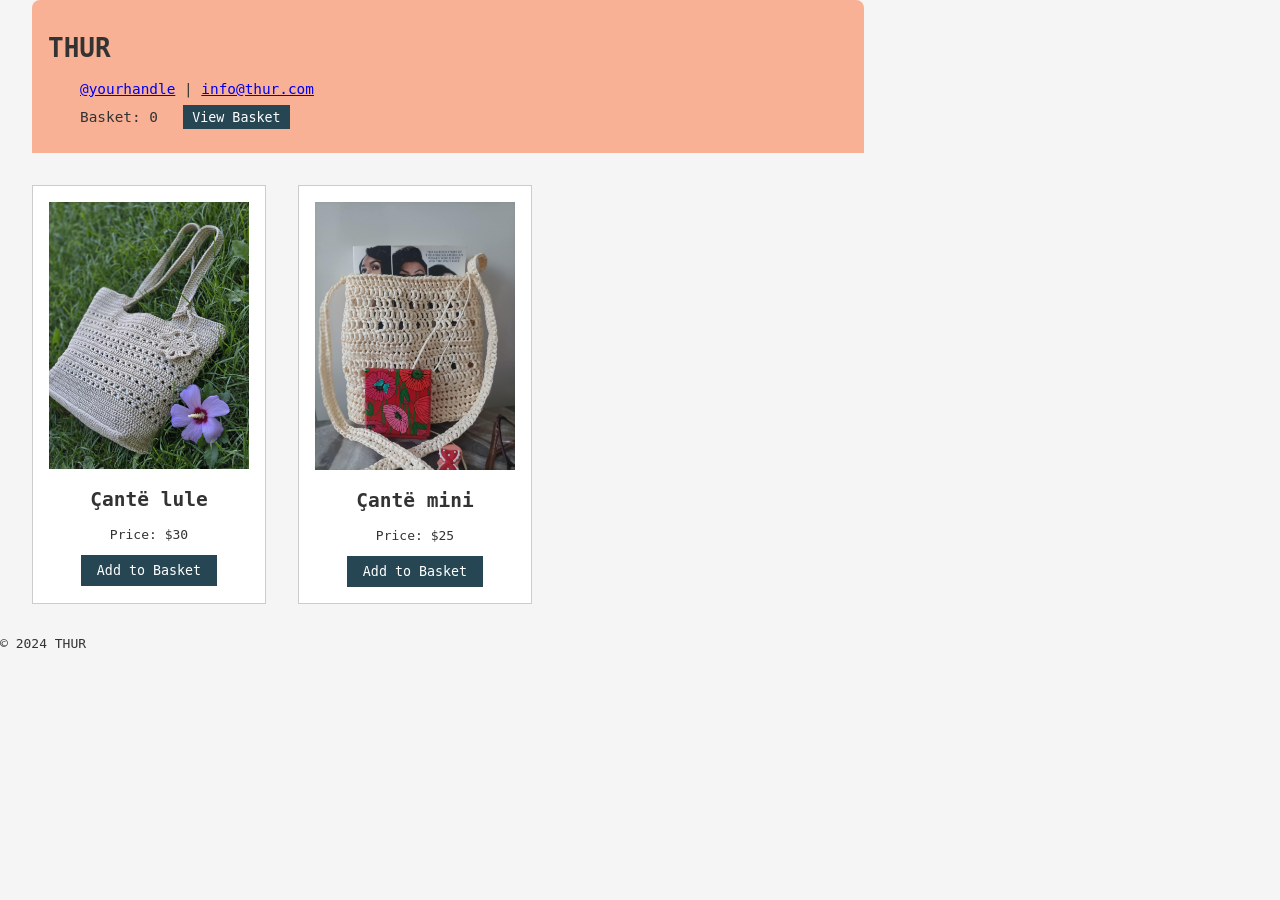
==== index.html @ cb2bf3e2 "first commit" ====
<!DOCTYPE html>
<html lang="en">
<head>
  <meta charset="UTF-8">
  <title>THUR</title>
  <link rel="stylesheet" href="css/style.css">
</head>
<body>
  <header>
    <h1>THUR</h1>
    <p class="contact">
      <a href="https://instagram.com/yourhandle" target="_blank">@yourhandle</a>
      | <a href="mailto:info@thur.com">info@thur.com</a>
    </p>
    <p class="cart-status">
      Basket: <span id="cart-count">0</span>
      <button id="view-basket" class="view-basket">View Basket</button>
    </p>
  </header>
  <main>
    <div class="product-list"></div>
  </main>
  <footer>
    <p>&copy; 2024 THUR</p>
  </footer>

  <!-- lightbox modal -->
  <div id="modal" class="modal hidden">
    <div class="modal-content">
      <span id="modal-close" class="close">&times;</span>
      <img id="modal-img" src="" alt="">
      <div class="controls">
        <button id="modal-prev">◀ Prev</button>
        <button id="modal-next">Next ▶</button>
      </div>
    </div>
  </div>

  <!-- basket modal -->
  <div id="basket-modal" class="modal hidden">
    <div class="modal-content">
      <span id="basket-close" class="close">&times;</span>
      <h2>Your Basket</h2>
      <ul id="basket-list"></ul>
      <p>Total: $<span id="basket-total">0</span></p>
      <button id="basket-send" class="send-order">Send Order</button>
    </div>
  </div>

  <script>
    const cart = [];
    const products = [
      { name: 'Çantë lule', price: 30, images: ['bag1-1.jpeg','bag1-2.jpeg','bag1-3.jpeg'] },
      { name: 'Çantë mini', price: 25, images: ['bag2-1.jpeg','bag2-2.jpeg','bag2-3.jpeg'] }
    ];
    const container = document.querySelector('.product-list');
    products.forEach((prod, pi) => {
      const card = document.createElement('div');
      card.className = 'product';
      card.innerHTML = `
        <img src="img/${prod.images[0]}" alt="${prod.name}">
        <h2>${prod.name}</h2>
        <p>Price: $${prod.price}</p>
        <button class="add-to-cart">Add to Basket</button>
      `;
      card.addEventListener('click', () => openModal(pi));
      const btn = card.querySelector('.add-to-cart');
      btn.addEventListener('click', e => {
        e.stopPropagation();
        cart.push(prod);
        document.getElementById('cart-count').textContent = cart.length;
      });
      container.appendChild(card);
    });

    const modal    = document.getElementById('modal');
    const mImg     = document.getElementById('modal-img');
    const closeBtn = document.getElementById('modal-close');
    const prevBtn  = document.getElementById('modal-prev');
    const nextBtn  = document.getElementById('modal-next');
    let currP = 0, currI = 0;

    function openModal(pi) {
      currP = pi; currI = 0;
      updateModal();
      modal.classList.remove('hidden');
    }
    function updateModal() {
      const img = products[currP].images[currI];
      mImg.src = `img/${img}`;
      mImg.alt = products[currP].name;
    }
    closeBtn.onclick = () => modal.classList.add('hidden');
    prevBtn.onclick  = () => {
      currI = (currI - 1 + products[currP].images.length) % products[currP].images.length;
      updateModal();
    };
    nextBtn.onclick  = () => {
      currI = (currI + 1) % products[currP].images.length;
      updateModal();
    };

    // basket modal logic
    const basketModal = document.getElementById('basket-modal');
    const basketList  = document.getElementById('basket-list');
    const basketTotal = document.getElementById('basket-total');
    document.getElementById('view-basket').onclick = () => {
      const summary = {};
      cart.forEach(p => summary[p.name] = (summary[p.name]||0) + 1);
      basketList.innerHTML = '';
      let total = 0;
      Object.entries(summary).forEach(([name, qty]) => {
        const prod = products.find(p => p.name === name);
        const li = document.createElement('li');
        li.textContent = `${name} x${qty} - $${prod.price * qty}`;
        basketList.appendChild(li);
        total += prod.price * qty;
      });
      basketTotal.textContent = total;
      basketModal.classList.remove('hidden');
    };
    document.getElementById('basket-close').onclick = () => basketModal.classList.add('hidden');
    document.getElementById('basket-send').onclick = () => {
      const lines = cart.map(p => `${p.name} - $${p.price}`);
      const total = basketTotal.textContent;
      const body = encodeURIComponent(lines.join('\n') + `\nTotal: $${total}`);
      window.location.href = `mailto:abcde@gmail.com?subject=Order%20from%20THUR&body=${body}`;
    };
  </script>
</body>
</html>
</body>
</html>
---- css/style.css ----
body {
  margin: 0;
  padding: 0;
  font-family: monospace;
  background-color: #f5f5f5;
  color: #333;
}
header {
  background-color: #F8B195;  /* soft blush for a refined, web-friendly feminine theme */
  color: #333;  /* dark text for contrast with pastel background */
  padding: 1rem;
  max-width: 800px;
  margin: 0 0 0 2rem;
  border-radius: 8px 8px 0 0;  /* soften top corners and blend into content */
}
.contact {
  font-size: 0.9rem;
  margin: 0.5rem 2rem;
}
.cart-status {
  font-size: 0.9rem;
  margin: 0.5rem 2rem;
}
.product-list {
  display: flex;
  gap: 2rem;
  flex-wrap: wrap;
  margin: 2rem 2rem;
}
.product {
  background: #fff;
  border: 1px solid #ccc;
  padding: 1rem;
  width: 200px;
  text-align: center;
  cursor: pointer;
}
.product img {
  max-width: 100%;
  height: auto;
}
/* lightbox/modal */
.modal {
  position: fixed;
  top: 0; left: 0;
  width: 100%; height: 100%;
  background: rgba(0,0,0,0.8);
  display: flex;
  justify-content: center;
  align-items: center;
  z-index: 1000;
}
.modal.hidden {
  display: none;
}
.modal-content {
  position: relative;
  background: #fff;
  padding: 1rem;
  border-radius: 8px;
  max-width: 90vw;
  max-height: 90vh;
  text-align: center;
}
.modal-content img {
  max-width: 80vw;
  max-height: 80vh;
}
.close {
  position: absolute;
  top: 0.5rem; right: 0.75rem;
  font-size: 1.5rem;
  cursor: pointer;
}
.controls {
  margin-top: 1rem;
}
.controls button {
  background: #F8B195;
  border: none;
  padding: 0.5rem 1rem;
  margin: 0 0.5rem;
  cursor: pointer;
  font-family: monospace;
}
.add-to-cart {
  display: block;
  background: #264653;
  color: #fff;
  border: none;
  padding: 0.5rem 1rem;
  margin: 0.5rem auto 0;
  cursor: pointer;
  font-family: monospace;
}
.add-to-cart:hover,
.view-basket:hover,
.send-order:hover {
  opacity: 0.9;
}
}
.cart-status {
  font-size: 0.9rem;
  margin: 0.5rem 2rem;
}
.add-to-cart {
  display: block;
  background: #264653;
  color: #fff;
  border: none;
  padding: 0.5rem 1rem;
  margin: 0.5rem auto 0;
  cursor: pointer;
  font-family: monospace;
}
.add-to-cart:hover {
  opacity: 0.9;
}
.view-basket {
  background: #264653;
  color: #fff;
  border: none;
  padding: 0.3rem 0.6rem;
  margin-left: 1rem;
  cursor: pointer;
  font-family: monospace;
}
.view-basket:hover {
  opacity: 0.9;
}
#basket-list {
  list-style: none;
  padding: 0;
}
#basket-list li {
  margin: 0.5rem 0;
}
.send-order {
  background: #F8B195;
  border: none;
  padding: 0.5rem 1rem;
  cursor: pointer;
  font-family: monospace;
}
.send-order:hover {
  opacity: 0.9;
}
/* Top bar */
.topbar {
  display: flex;
  justify-content: space-between;
  padding: 0.5rem 2rem;
  background: #F8B195;
  font-size: 0.9rem;
}
.topbar a {
  color: #333;
  text-decoration: none;
  margin: 0 0.5rem;
}

/* Branding & Navigation */
.branding {
  display: flex;
  justify-content: space-between;
  align-items: center;
  padding: 1rem 2rem;
}
.main-nav a {
  margin: 0 1rem;
  color: #333;
  text-decoration: none;
}

/* Hero Section */
.hero {
  position: relative;
  overflow: hidden;
}
.hero img {
  width: 100%;
  display: block;
}
.hero-text {
  position: absolute;
  top: 50%; left: 50%;
  transform: translate(-50%, -50%);
  color: #fff;
  text-align: center;
}
.hero-text h2 {
  font-size: 2rem;
  margin-bottom: 0.5rem;
}
.hero-text p {
  font-size: 1rem;
}

/* Product Grid */
.product-grid {
  display: grid;
  grid-template-columns: repeat(auto-fill, minmax(240px, 1fr));
  gap: 1.5rem;
  padding: 2rem;
}
.product-card {
  background: #fff;
  border: 1px solid #ccc;
  text-align: center;
  text-decoration: none;
  color: #333;
}
.product-card img {
  width: 100%;
  height: auto;
}
.product-card h3 {
  margin: 0.5rem 0;
  font-size: 1.1rem;
}
.product-card p {
  color: #F8B195;
  font-size: 1rem;
}

/* Contact Section */
.site-contact {
  padding: 2rem;
  background: #f5f5f5;
  text-align: center;
}
.site-contact a {
  color: #264653;
  text-decoration: none;
}

/* Footer */
.site-footer {
  text-align: center;
  padding: 1rem;
  background: #264653;
  color: #fff;
  font-size: 0.8rem;
}

/* Responsive tweaks */
@media (max-width: 600px) {
  .hero-text h2 {
    font-size: 1.5rem;
  }
  .hero-text p {
    font-size: 0.9rem;
  }
  .product-grid {
    grid-template-columns: 1fr;
  }
}
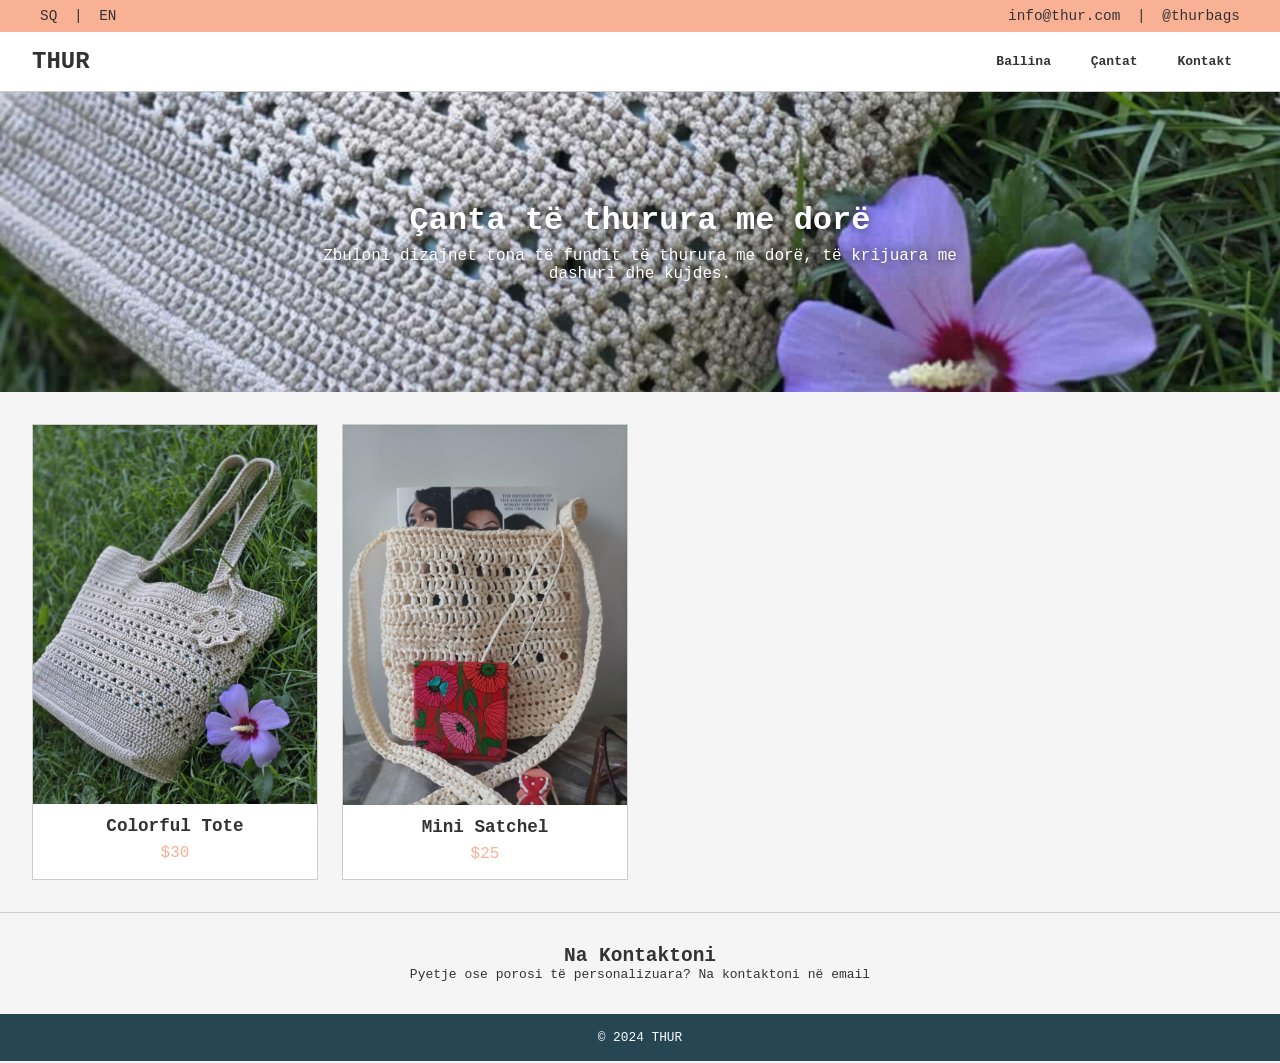
==== commit 8f3f383a: "second commit" ====
--- a/index.html
+++ b/index.html
@@ -1,133 +1,92 @@
 <!DOCTYPE html>
-<html lang="en">
+<html lang="sq">
 <head>
   <meta charset="UTF-8">
-  <title>THUR</title>
+  <title>THUR – Knitted Bags</title>
   <link rel="stylesheet" href="css/style.css">
 </head>
 <body>
-  <header>
-    <h1>THUR</h1>
-    <p class="contact">
-      <a href="https://instagram.com/yourhandle" target="_blank">@yourhandle</a>
-      | <a href="mailto:info@thur.com">info@thur.com</a>
-    </p>
-    <p class="cart-status">
-      Basket: <span id="cart-count">0</span>
-      <button id="view-basket" class="view-basket">View Basket</button>
-    </p>
+  <header class="site-header">
+    <div class="topbar">
+      <div class="lang-switch">
+        <a href="?lang=sq">SQ</a> | <a href="?lang=en">EN</a>
+      </div>
+      <div class="top-contact">
+        <a href="mailto:info@thur.com">info@thur.com</a> |
+        <a href="https://instagram.com/thurbags" target="_blank">@thurbags</a>
+      </div>
+    </div>
+    <div class="branding">
+      <h1>THUR</h1>
+      <nav class="main-nav">
+        <a href="#home" data-key="home">Ballina</a>
+        <a href="#bags" data-key="bags">Çantat</a>
+        <a href="#contact" data-key="contactNav">Kontakt</a>
+      </nav>
+    </div>
   </header>
-  <main>
-    <div class="product-list"></div>
-  </main>
-  <footer>
+
+  <section id="home" class="hero">
+    <img src="img/bag1-1.jpeg" alt="Knitted Bags Collection">
+    <div class="hero-text">
+      <h2 data-key="heroTitle">Çanta të thurura me dorë</h2>
+      <p data-key="heroText">Zbuloni dizajnet tona të fundit të thurura me dorë, të krijuara me dashuri dhe kujdes.</p>
+    </div>
+  </section>
+
+  <section id="bags" class="product-grid">
+    <a href="bag1.html" class="product-card">
+      <img src="img/bag1-1.jpeg" alt="Colorful Tote">
+      <h3>Colorful Tote</h3>
+      <p>$30</p>
+    </a>
+    <a href="bag2.html" class="product-card">
+      <img src="img/bag2-1.jpeg" alt="Mini Satchel">
+      <h3>Mini Satchel</h3>
+      <p>$25</p>
+    </a>
+    <!-- …add more product cards as needed… -->
+  </section>
+
+  <section id="contact" class="site-contact">
+    <h2 data-key="sectionContactTitle">Na Kontaktoni</h2>
+    <p data-key="sectionContactText">Pyetje ose porosi të personalizuara? Na kontaktoni në email
+      <a href="mailto:info@thur.com">info@thur.com</a> ose DM në Instagram.</p>
+  </section>
+
+  <footer class="site-footer">
     <p>&copy; 2024 THUR</p>
   </footer>
 
-  <!-- lightbox modal -->
-  <div id="modal" class="modal hidden">
-    <div class="modal-content">
-      <span id="modal-close" class="close">&times;</span>
-      <img id="modal-img" src="" alt="">
-      <div class="controls">
-        <button id="modal-prev">◀ Prev</button>
-        <button id="modal-next">Next ▶</button>
-      </div>
-    </div>
-  </div>
-
-  <!-- basket modal -->
-  <div id="basket-modal" class="modal hidden">
-    <div class="modal-content">
-      <span id="basket-close" class="close">&times;</span>
-      <h2>Your Basket</h2>
-      <ul id="basket-list"></ul>
-      <p>Total: $<span id="basket-total">0</span></p>
-      <button id="basket-send" class="send-order">Send Order</button>
-    </div>
-  </div>
-
   <script>
-    const cart = [];
-    const products = [
-      { name: 'Çantë lule', price: 30, images: ['bag1-1.jpeg','bag1-2.jpeg','bag1-3.jpeg'] },
-      { name: 'Çantë mini', price: 25, images: ['bag2-1.jpeg','bag2-2.jpeg','bag2-3.jpeg'] }
-    ];
-    const container = document.querySelector('.product-list');
-    products.forEach((prod, pi) => {
-      const card = document.createElement('div');
-      card.className = 'product';
-      card.innerHTML = `
-        <img src="img/${prod.images[0]}" alt="${prod.name}">
-        <h2>${prod.name}</h2>
-        <p>Price: $${prod.price}</p>
-        <button class="add-to-cart">Add to Basket</button>
-      `;
-      card.addEventListener('click', () => openModal(pi));
-      const btn = card.querySelector('.add-to-cart');
-      btn.addEventListener('click', e => {
-        e.stopPropagation();
-        cart.push(prod);
-        document.getElementById('cart-count').textContent = cart.length;
-      });
-      container.appendChild(card);
-    });
-
-    const modal    = document.getElementById('modal');
-    const mImg     = document.getElementById('modal-img');
-    const closeBtn = document.getElementById('modal-close');
-    const prevBtn  = document.getElementById('modal-prev');
-    const nextBtn  = document.getElementById('modal-next');
-    let currP = 0, currI = 0;
-
-    function openModal(pi) {
-      currP = pi; currI = 0;
-      updateModal();
-      modal.classList.remove('hidden');
-    }
-    function updateModal() {
-      const img = products[currP].images[currI];
-      mImg.src = `img/${img}`;
-      mImg.alt = products[currP].name;
-    }
-    closeBtn.onclick = () => modal.classList.add('hidden');
-    prevBtn.onclick  = () => {
-      currI = (currI - 1 + products[currP].images.length) % products[currP].images.length;
-      updateModal();
-    };
-    nextBtn.onclick  = () => {
-      currI = (currI + 1) % products[currP].images.length;
-      updateModal();
+    const translations = {
+      sq: {
+        home: "Ballina",
+        bags: "Çantat",
+        contactNav: "Kontakt",
+        heroTitle: "Çanta të thurura me dorë",
+        heroText: "Zbuloni dizajnet tona të fundit të thurura me dorë, të krijuara me dashuri dhe kujdes.",
+        sectionContactTitle: "Na Kontaktoni",
+        sectionContactText: "Pyetje ose porosi të personalizuara? Na kontaktoni në email"
+      },
+      en: {
+        home: "Home",
+        bags: "Bags",
+        contactNav: "Contact",
+        heroTitle: "Handmade Knitted Bags",
+        heroText: "Discover our latest handcrafted designs, made with love and care.",
+        sectionContactTitle: "Contact Us",
+        sectionContactText: "Questions or custom orders? Email us at"
+      }
     };
 
-    // basket modal logic
-    const basketModal = document.getElementById('basket-modal');
-    const basketList  = document.getElementById('basket-list');
-    const basketTotal = document.getElementById('basket-total');
-    document.getElementById('view-basket').onclick = () => {
-      const summary = {};
-      cart.forEach(p => summary[p.name] = (summary[p.name]||0) + 1);
-      basketList.innerHTML = '';
-      let total = 0;
-      Object.entries(summary).forEach(([name, qty]) => {
-        const prod = products.find(p => p.name === name);
-        const li = document.createElement('li');
-        li.textContent = `${name} x${qty} - $${prod.price * qty}`;
-        basketList.appendChild(li);
-        total += prod.price * qty;
-      });
-      basketTotal.textContent = total;
-      basketModal.classList.remove('hidden');
-    };
-    document.getElementById('basket-close').onclick = () => basketModal.classList.add('hidden');
-    document.getElementById('basket-send').onclick = () => {
-      const lines = cart.map(p => `${p.name} - $${p.price}`);
-      const total = basketTotal.textContent;
-      const body = encodeURIComponent(lines.join('\n') + `\nTotal: $${total}`);
-      window.location.href = `mailto:abcde@gmail.com?subject=Order%20from%20THUR&body=${body}`;
-    };
+    const params = new URLSearchParams(window.location.search);
+    const lang = params.get("lang") === "en" ? "en" : "sq";
+    document.documentElement.lang = lang;
+    document.querySelectorAll("[data-key]").forEach(el => {
+      const key = el.getAttribute("data-key");
+      el.innerText = translations[lang][key] || el.innerText;
+    });
   </script>
 </body>
-</html>
-</body>
-</html>
+</html>
--- a/css/style.css
+++ b/css/style.css
@@ -1,100 +1,105 @@
-body {
-  margin: 0;
-  padding: 0;
-  font-family: monospace;
-  background-color: #f5f5f5;
-  color: #333;
-}
-header {
-  background-color: #F8B195;  /* soft blush for a refined, web-friendly feminine theme */
-  color: #333;  /* dark text for contrast with pastel background */
-  padding: 1rem;
-  max-width: 800px;
-  margin: 0 0 0 2rem;
-  border-radius: 8px 8px 0 0;  /* soften top corners and blend into content */
-}
-.contact {
+/* Reset & Base */
+* { box-sizing: border-box; margin: 0; padding: 0; }
+body { font-family: monospace; background: #f5f5f5; color: #333; }
+
+/* Top Bar */
+.topbar {
+  display: flex;
+  justify-content: space-between;
+  padding: 0.5rem 2rem;
+  background: #F8B195;
   font-size: 0.9rem;
-  margin: 0.5rem 2rem;
-}
-.cart-status {
-  font-size: 0.9rem;
-  margin: 0.5rem 2rem;
-}
-.product-list {
-  display: flex;
-  gap: 2rem;
-  flex-wrap: wrap;
-  margin: 2rem 2rem;
-}
-.product {
+}
+.topbar a { color: #333; text-decoration: none; margin: 0 0.5rem; }
+
+/* Branding & Navigation */
+.branding {
+  display: flex;
+  justify-content: space-between;
+  align-items: center;
+  padding: 1rem 2rem;
+  background: #fff;
+  border-bottom: 1px solid #ccc;
+}
+.branding h1 { font-size: 1.5rem; }
+.main-nav a {
+  margin-left: 1rem;
+  color: #333;
+  text-decoration: none;
+  font-weight: bold;
+}
+
+/* Hero Section */
+.hero {
+  position: relative;
+  overflow: hidden;
+  height: 300px;           /* reduce banner height */
+}
+.hero img {
+  position: absolute;
+  top: 0; left: 0;
+  width: 100%;
+  height: 100%;
+  object-fit: cover;       /* crop to fit reduced container */
+  object-position: center 75%;   /* shift crop to 75% down for less extreme bottom focus */
+}
+.hero-text {
+  position: absolute;
+  top: 50%; left: 50%;
+  transform: translate(-50%, -50%);
+  color: #fff;
+  text-align: center;
+  text-shadow: 0 0 8px rgba(0,0,0,0.7);
+}
+.hero-text h2 { font-size: 2rem; margin-bottom: 0.5rem; }
+.hero-text p  { font-size: 1rem; }
+
+/* Product Grid */
+.product-grid {
+  display: grid;
+  grid-template-columns: repeat(auto-fill, minmax(240px, 1fr));
+  gap: 1.5rem;
+  padding: 2rem;
+}
+.product-card {
   background: #fff;
   border: 1px solid #ccc;
+  text-align: center;
+  text-decoration: none;
+  color: #333;
+  padding-bottom: 1rem;
+}
+.product-card img {
+  width: 100%;
+  height: auto;
+}
+.product-card h3 { margin: 0.5rem 0; font-size: 1.1rem; }
+.product-card p  { color: #F8B195; font-size: 1rem; }
+
+/* Contact Section */
+.site-contact {
+  padding: 2rem;
+  background: #fff;
+  text-align: center;
+  border-top: 1px solid #ccc;
+}
+.site-contact a { color: #264653; text-decoration: none; }
+
+/* Footer */
+.site-footer {
+  text-align: center;
   padding: 1rem;
-  width: 200px;
-  text-align: center;
-  cursor: pointer;
-}
-.product img {
-  max-width: 100%;
-  height: auto;
-}
-/* lightbox/modal */
-.modal {
-  position: fixed;
-  top: 0; left: 0;
-  width: 100%; height: 100%;
-  background: rgba(0,0,0,0.8);
-  display: flex;
-  justify-content: center;
-  align-items: center;
-  z-index: 1000;
-}
-.modal.hidden {
-  display: none;
-}
-.modal-content {
-  position: relative;
-  background: #fff;
-  padding: 1rem;
-  border-radius: 8px;
-  max-width: 90vw;
-  max-height: 90vh;
-  text-align: center;
-}
-.modal-content img {
-  max-width: 80vw;
-  max-height: 80vh;
-}
-.close {
-  position: absolute;
-  top: 0.5rem; right: 0.75rem;
-  font-size: 1.5rem;
-  cursor: pointer;
-}
-.controls {
-  margin-top: 1rem;
-}
-.controls button {
-  background: #F8B195;
-  border: none;
-  padding: 0.5rem 1rem;
-  margin: 0 0.5rem;
-  cursor: pointer;
-  font-family: monospace;
-}
-.add-to-cart {
-  display: block;
-  background: #264653;
-  color: #fff;
-  border: none;
-  padding: 0.5rem 1rem;
-  margin: 0.5rem auto 0;
-  cursor: pointer;
-  font-family: monospace;
-}
-.add-to-cart:hover,
-.view-basket:hover,
+  background: #264653;
+  color: #fff;
+  font-size: 0.8rem;
+}
+
+/* Responsive */
+@media (max-width: 600px) {
+  .hero-text h2 { font-size: 1.5rem; }
+  .hero-text p  { font-size: 0.9rem; }
+  .product-grid { grid-template-columns: 1fr; }
+}
 .send-order:hover {
   opacity: 0.9;
 }
@@ -176,10 +181,15 @@
 .hero {
   position: relative;
   overflow: hidden;
+  height: 300px;           /* reduce banner height */
 }
 .hero img {
-  width: 100%;
-  display: block;
+  position: absolute;
+  top: 0; left: 0;
+  width: 100%;
+  height: 100%;
+  object-fit: cover;       /* crop to fit reduced container */
+  object-position: center 77%;   /* shift crop to 75% down for less extreme bottom focus */
 }
 .hero-text {
   position: absolute;
@@ -255,3 +265,76 @@
     grid-template-columns: 1fr;
   }
 }
+
+/* Detail Page */
+.bag-detail {
+  padding: 2rem;
+}
+.bag-detail h1 {
+  margin: 0 2rem 1rem;
+}
+.bag-detail .gallery {
+  display: flex;
+  gap: 1rem;
+  flex-wrap: wrap;
+  margin: 0 2rem 1rem;
+}
+.bag-detail .gallery img {
+  flex: 1 1 calc(33% - 1rem);
+  max-width: calc(33% - 1rem);
+  height: auto;
+}
+.bag-detail p {
+  margin: 1rem 2rem;
+}
+.bag-detail a.back-link {
+  display: inline-block;
+  margin: 2rem;
+  color: #264653;
+  text-decoration: none;
+}
+
+/* Detail page two‐column layout */
+.bag-detail {
+  display: flex;
+  margin: 2rem;
+  gap: 2rem;
+}
+.bag-images {
+  flex: 1;
+  display: flex;
+  flex-direction: column;
+  gap: 1rem;
+}
+.main-image {
+  width: 100%;
+  object-fit: cover;
+  border: 1px solid #ccc;
+}
+.thumbnails {
+  display: flex;
+  gap: 0.5rem;
+}
+.thumbnails .thumb {
+  width: 60px;
+  cursor: pointer;
+  border: 1px solid #ccc;
+}
+.bag-info {
+  flex: 1;
+  font-family: monospace;
+}
+.bag-info p {
+  margin: 1rem 0;
+}
+.bag-info .add-to-cart {
+  display: inline-block;
+  background: #264653;
+  color: #fff;
+  border: none;
+  padding: 0.5rem 1rem;
+  cursor: pointer;
+}
+.bag-info .add-to-cart:hover {
+  opacity: 0.9;
+}
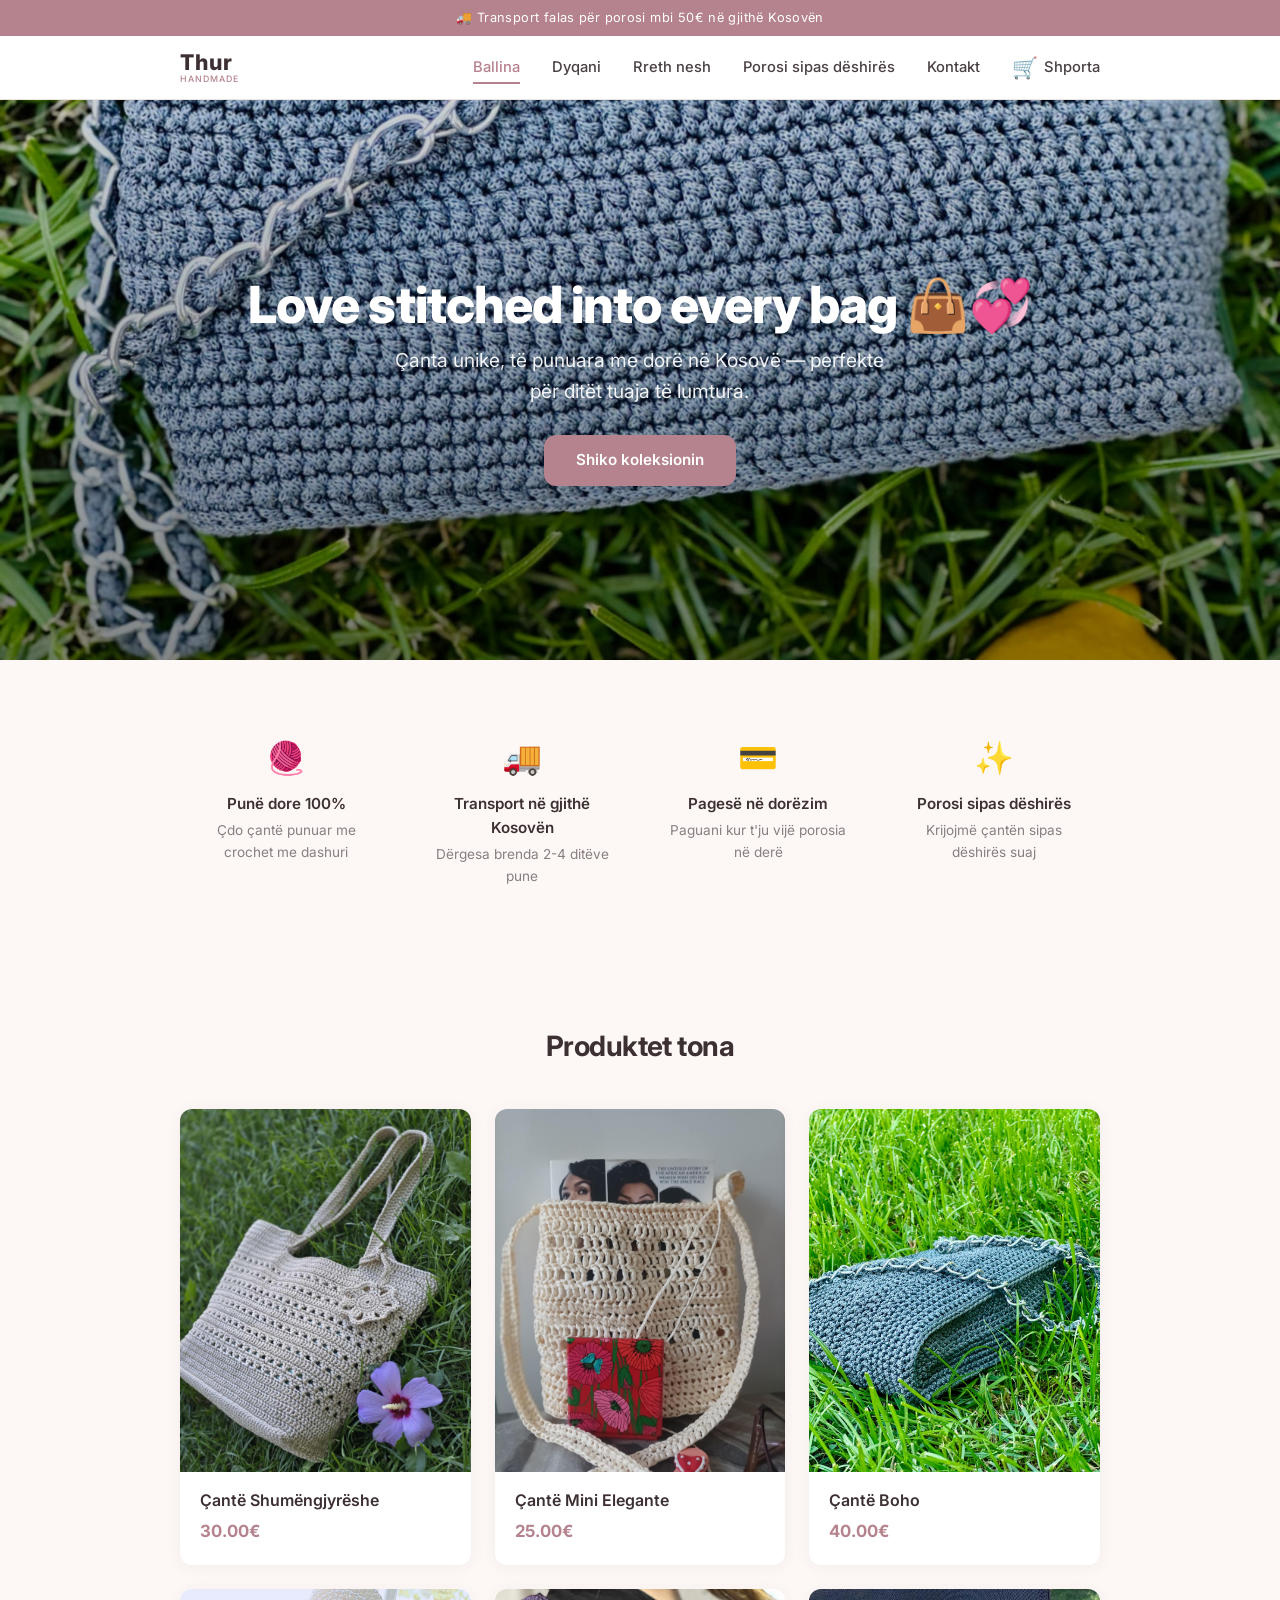
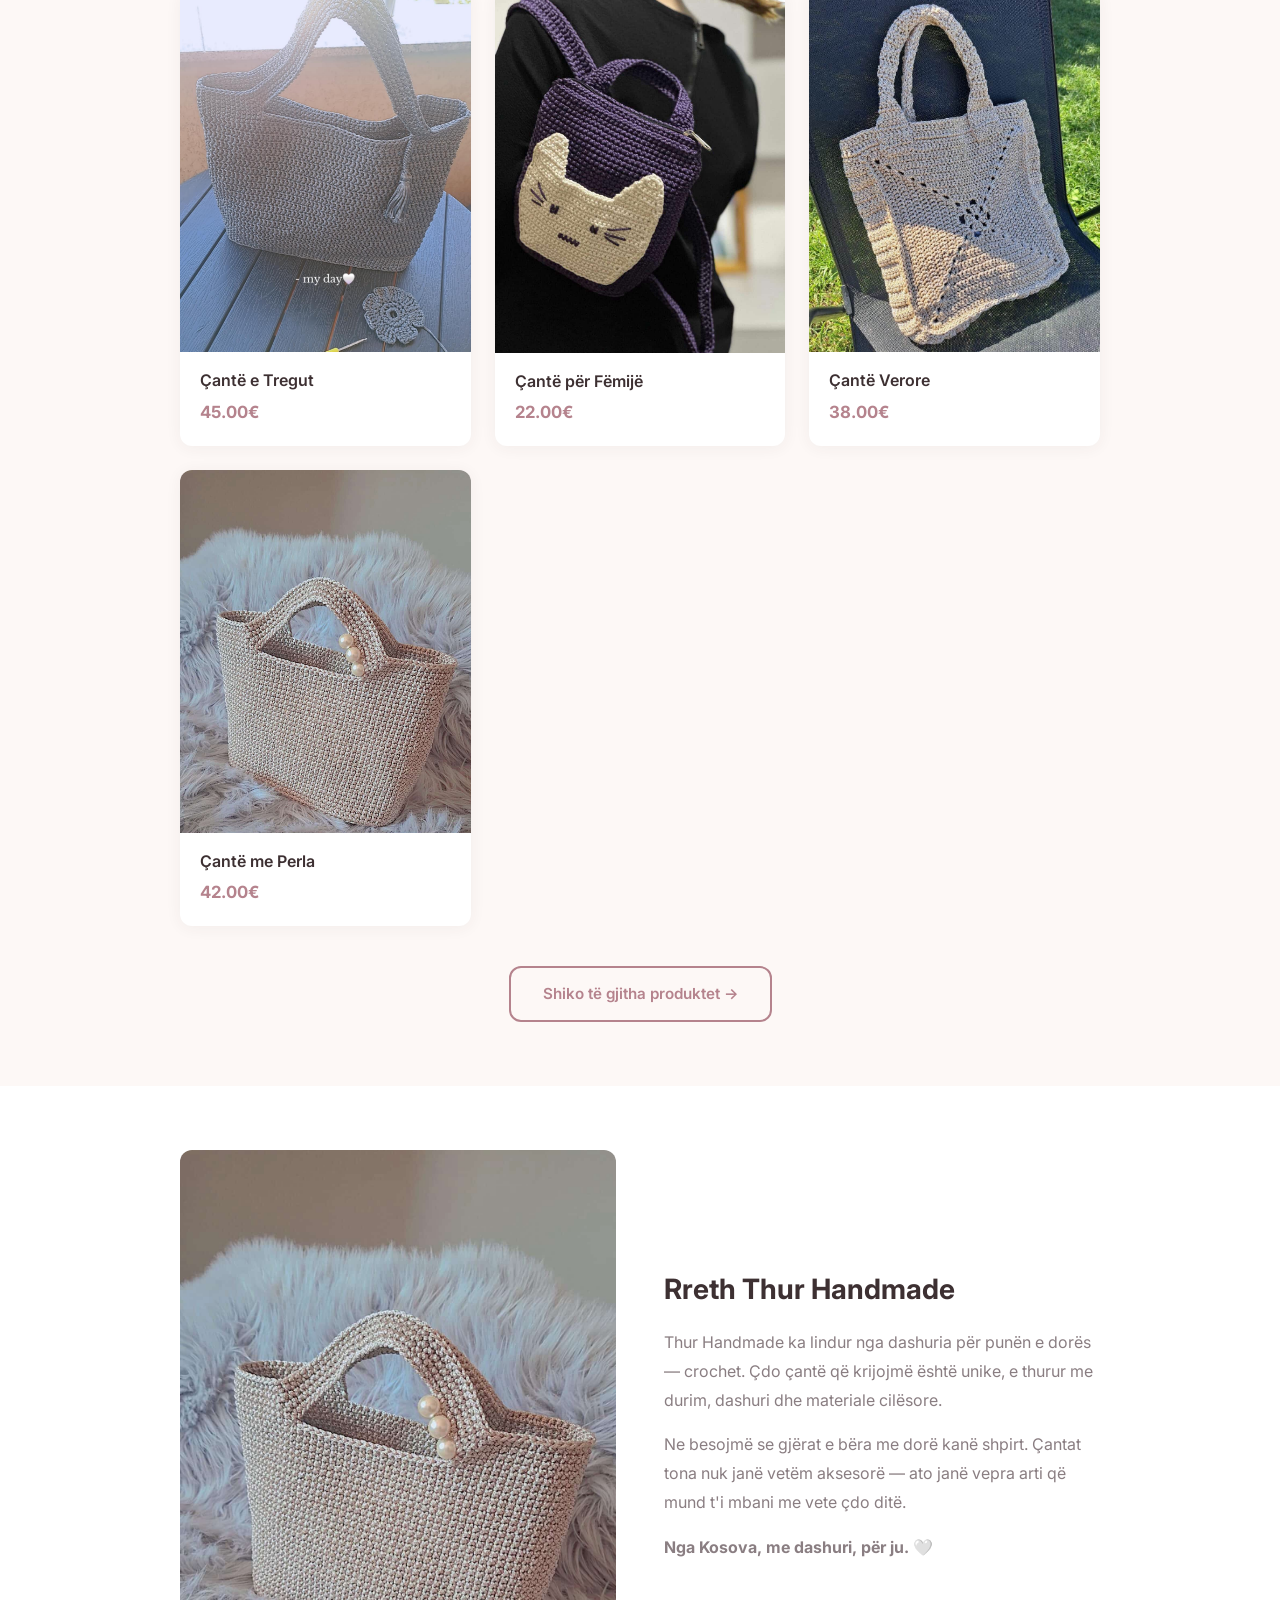
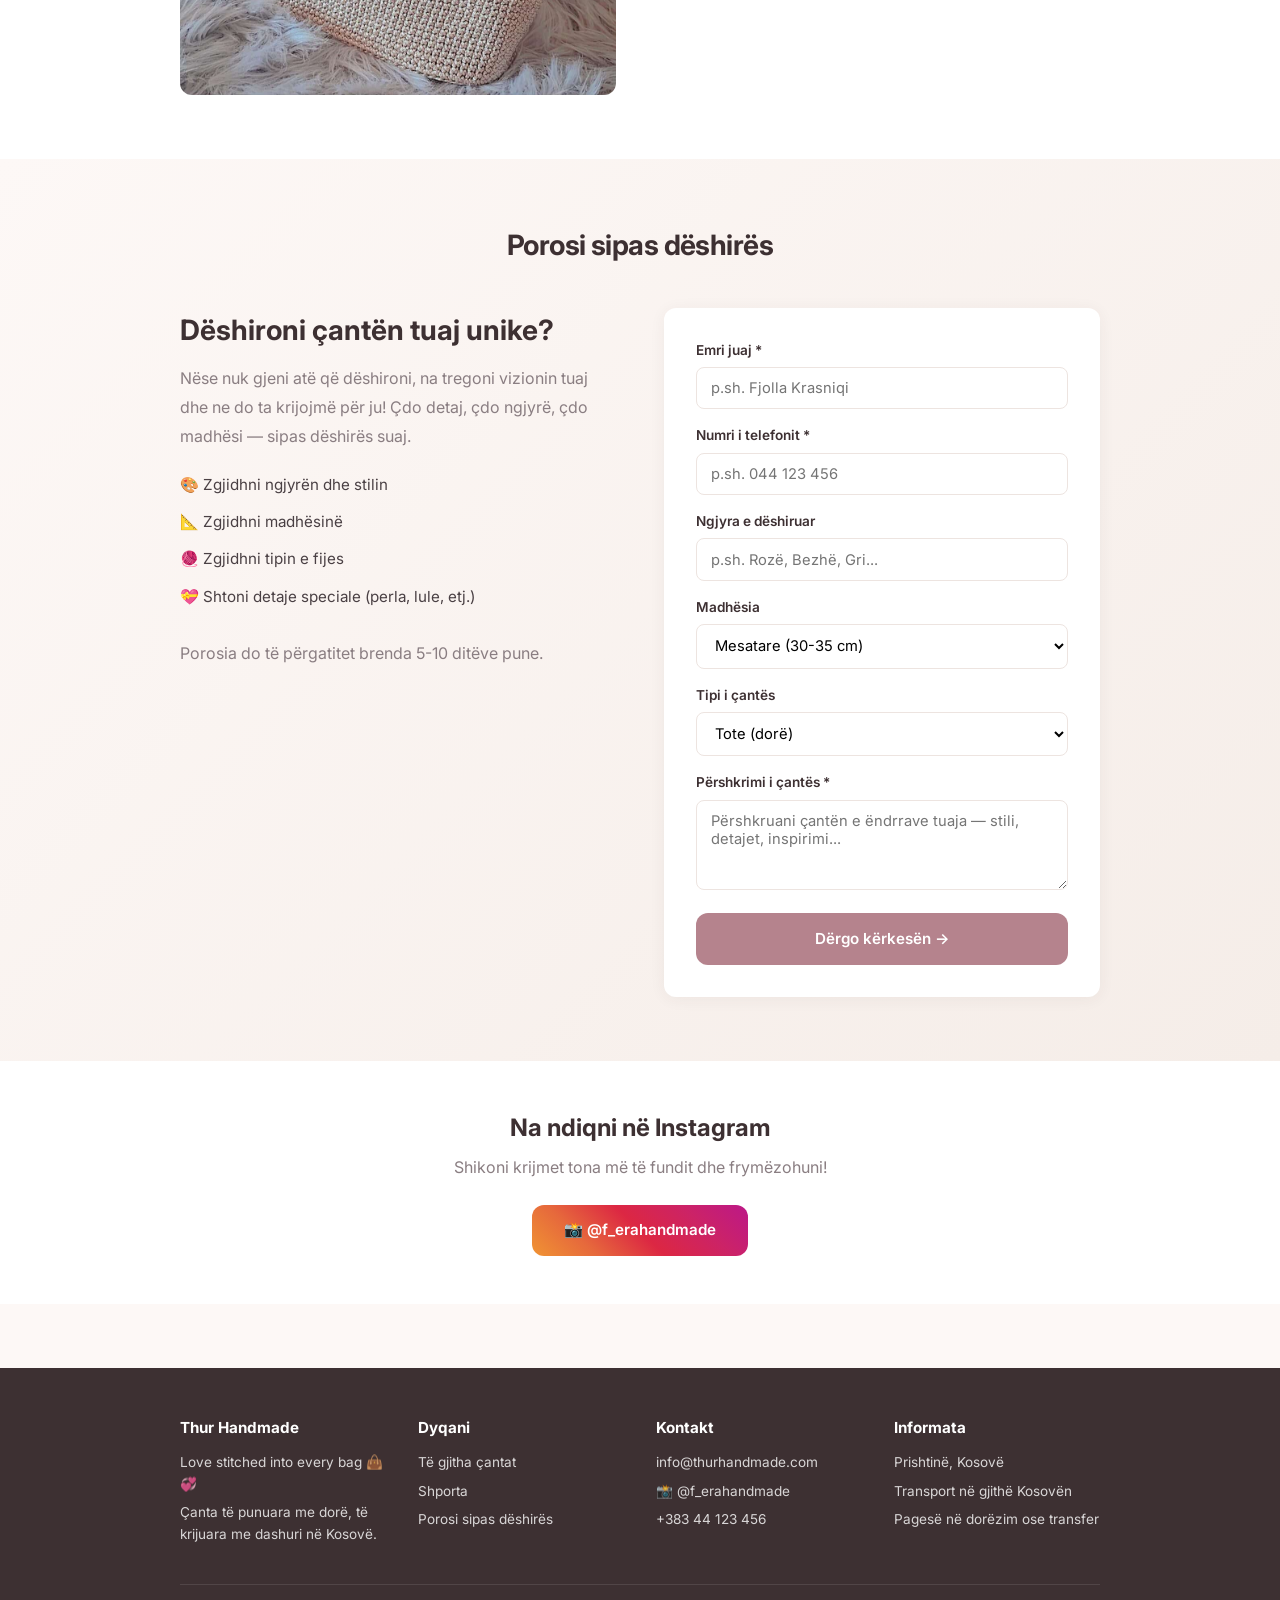
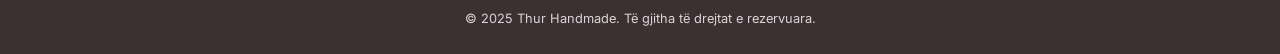
==== commit b5ea8745: "hur handmade full website v2" ====
--- a/index.html
+++ b/index.html
@@ -2,91 +2,215 @@
 <html lang="sq">
 <head>
   <meta charset="UTF-8">
-  <title>THUR – Knitted Bags</title>
+  <meta name="viewport" content="width=device-width, initial-scale=1.0">
+  <title>Thur Handmade – Çanta të punuara me dorë</title>
+  <meta name="description" content="Love stitched into every bag 👜💞 Çanta të punuara me dorë (crochet), të krijuara me dashuri në Kosovë. Blini online me transport në gjithë Kosovën.">
+  <link rel="preconnect" href="https://fonts.googleapis.com">
+  <link rel="preconnect" href="https://fonts.gstatic.com" crossorigin>
+  <link href="https://fonts.googleapis.com/css2?family=Inter:wght@400;500;600;700;800&display=swap" rel="stylesheet">
   <link rel="stylesheet" href="css/style.css">
 </head>
-<body>
-  <header class="site-header">
-    <div class="topbar">
-      <div class="lang-switch">
-        <a href="?lang=sq">SQ</a> | <a href="?lang=en">EN</a>
-      </div>
-      <div class="top-contact">
-        <a href="mailto:info@thur.com">info@thur.com</a> |
-        <a href="https://instagram.com/thurbags" target="_blank">@thurbags</a>
-      </div>
-    </div>
-    <div class="branding">
-      <h1>THUR</h1>
-      <nav class="main-nav">
-        <a href="#home" data-key="home">Ballina</a>
-        <a href="#bags" data-key="bags">Çantat</a>
-        <a href="#contact" data-key="contactNav">Kontakt</a>
-      </nav>
-    </div>
-  </header>
-
-  <section id="home" class="hero">
-    <img src="img/bag1-1.jpeg" alt="Knitted Bags Collection">
-    <div class="hero-text">
-      <h2 data-key="heroTitle">Çanta të thurura me dorë</h2>
-      <p data-key="heroText">Zbuloni dizajnet tona të fundit të thurura me dorë, të krijuara me dashuri dhe kujdes.</p>
-    </div>
-  </section>
-
-  <section id="bags" class="product-grid">
-    <a href="bag1.html" class="product-card">
-      <img src="img/bag1-1.jpeg" alt="Colorful Tote">
-      <h3>Colorful Tote</h3>
-      <p>$30</p>
-    </a>
-    <a href="bag2.html" class="product-card">
-      <img src="img/bag2-1.jpeg" alt="Mini Satchel">
-      <h3>Mini Satchel</h3>
-      <p>$25</p>
-    </a>
-    <!-- …add more product cards as needed… -->
-  </section>
-
-  <section id="contact" class="site-contact">
-    <h2 data-key="sectionContactTitle">Na Kontaktoni</h2>
-    <p data-key="sectionContactText">Pyetje ose porosi të personalizuara? Na kontaktoni në email
-      <a href="mailto:info@thur.com">info@thur.com</a> ose DM në Instagram.</p>
-  </section>
-
-  <footer class="site-footer">
-    <p>&copy; 2024 THUR</p>
+<body data-page="home">
+
+  <!-- Shiriti i njoftimit -->
+  <div class="announce-bar">🚚 Transport falas për porosi mbi 50€ në gjithë Kosovën</div>
+
+  <!-- Navigimi -->
+  <nav class="navbar">
+    <div class="container">
+      <a href="index.html" class="nav-logo">Thur<small>Handmade</small></a>
+      <div class="nav-links">
+        <a href="index.html" class="active">Ballina</a>
+        <a href="dyqani.html">Dyqani</a>
+        <a href="#story">Rreth nesh</a>
+        <a href="#custom-order">Porosi sipas dëshirës</a>
+        <a href="#footer-contact">Kontakt</a>
+        <a href="shporta.html" class="cart-link">
+          <span class="cart-icon">🛒</span>
+          Shporta
+          <span class="cart-badge">0</span>
+        </a>
+      </div>
+      <a href="shporta.html" class="mobile-cart" aria-label="Shporta">
+        🛒<span class="cart-badge">0</span>
+      </a>
+      <button class="menu-toggle" aria-label="Menu">
+        <span></span><span></span><span></span>
+      </button>
+    </div>
+  </nav>
+
+  <!-- Hero -->
+  <section class="hero">
+    <img src="img/bag3-5.jpeg" alt="Koleksioni Thur Handmade" class="hero-bg">
+    <div class="hero-content">
+      <h1>Love stitched into every bag 👜💞</h1>
+      <p>Çanta unike, të punuara me dorë në Kosovë — perfekte për ditët tuaja të lumtura.</p>
+      <a href="dyqani.html" class="btn btn-primary">Shiko koleksionin</a>
+    </div>
+  </section>
+
+  <!-- Veçoritë -->
+  <section class="container">
+    <div class="features-strip">
+      <div class="feature-item">
+        <div class="feature-icon">🧶</div>
+        <h3>Punë dore 100%</h3>
+        <p>Çdo çantë punuar me crochet me dashuri</p>
+      </div>
+      <div class="feature-item">
+        <div class="feature-icon">🚚</div>
+        <h3>Transport në gjithë Kosovën</h3>
+        <p>Dërgesa brenda 2-4 ditëve pune</p>
+      </div>
+      <div class="feature-item">
+        <div class="feature-icon">💳</div>
+        <h3>Pagesë në dorëzim</h3>
+        <p>Paguani kur t'ju vijë porosia në derë</p>
+      </div>
+      <div class="feature-item">
+        <div class="feature-icon">✨</div>
+        <h3>Porosi sipas dëshirës</h3>
+        <p>Krijojmë çantën sipas dëshirës suaj</p>
+      </div>
+    </div>
+  </section>
+
+  <!-- Produktet e zgjedhura -->
+  <section class="products-section">
+    <div class="container">
+      <h2 class="section-title">Produktet tona</h2>
+      <div class="product-grid" id="featured-products"></div>
+      <div style="text-align:center; margin-top:2.5rem;">
+        <a href="dyqani.html" class="btn btn-outline">Shiko të gjitha produktet →</a>
+      </div>
+    </div>
+  </section>
+
+  <!-- Rreth nesh -->
+  <section class="story-section" id="story">
+    <div class="container">
+      <div class="story-grid">
+        <img src="img/bag8-1.jpeg" alt="Punë dore Thur Handmade" loading="lazy">
+        <div class="story-text">
+          <h2>Rreth Thur Handmade</h2>
+          <p>Thur Handmade ka lindur nga dashuria për punën e dorës — crochet. Çdo çantë që krijojmë është unike, e thurur me durim, dashuri dhe materiale cilësore.</p>
+          <p>Ne besojmë se gjërat e bëra me dorë kanë shpirt. Çantat tona nuk janë vetëm aksesorë — ato janë vepra arti që mund t'i mbani me vete çdo ditë.</p>
+          <p><strong>Nga Kosova, me dashuri, për ju. 🤍</strong></p>
+        </div>
+      </div>
+    </div>
+  </section>
+
+  <!-- Porosi sipas dëshirës -->
+  <section class="custom-order-section" id="custom-order">
+    <div class="container">
+      <h2 class="section-title">Porosi sipas dëshirës</h2>
+      <div class="custom-order-inner">
+        <div class="custom-order-text">
+          <h2>Dëshironi çantën tuaj unike?</h2>
+          <p>Nëse nuk gjeni atë që dëshironi, na tregoni vizionin tuaj dhe ne do ta krijojmë për ju! Çdo detaj, çdo ngjyrë, çdo madhësi — sipas dëshirës suaj.</p>
+          <ul>
+            <li>🎨 Zgjidhni ngjyrën dhe stilin</li>
+            <li>📐 Zgjidhni madhësinë</li>
+            <li>🧶 Zgjidhni tipin e fijes</li>
+            <li>💝 Shtoni detaje speciale (perla, lule, etj.)</li>
+          </ul>
+          <p>Porosia do të përgatitet brenda 5-10 ditëve pune.</p>
+        </div>
+        <div class="custom-order-form" id="custom-form-wrap">
+          <form id="custom-order-form">
+            <div class="form-group">
+              <label for="co-name">Emri juaj *</label>
+              <input type="text" id="co-name" name="name" required placeholder="p.sh. Fjolla Krasniqi">
+            </div>
+            <div class="form-group">
+              <label for="co-phone">Numri i telefonit *</label>
+              <input type="tel" id="co-phone" name="phone" required placeholder="p.sh. 044 123 456">
+            </div>
+            <div class="form-group">
+              <label for="co-color">Ngjyra e dëshiruar</label>
+              <input type="text" id="co-color" name="color" placeholder="p.sh. Rozë, Bezhë, Gri...">
+            </div>
+            <div class="form-group">
+              <label for="co-size">Madhësia</label>
+              <select id="co-size" name="size">
+                <option value="e vogël">E vogël (20-25 cm)</option>
+                <option value="mesatare" selected>Mesatare (30-35 cm)</option>
+                <option value="e madhe">E madhe (40+ cm)</option>
+              </select>
+            </div>
+            <div class="form-group">
+              <label for="co-type">Tipi i çantës</label>
+              <select id="co-type" name="type">
+                <option value="tote">Tote (dorë)</option>
+                <option value="shpatull">Shpatull</option>
+                <option value="crossbody">Crossbody</option>
+                <option value="backpack">Çantë shpine</option>
+                <option value="clutch">Clutch (dorëze)</option>
+                <option value="tjeter">Tjetër</option>
+              </select>
+            </div>
+            <div class="form-group">
+              <label for="co-details">Përshkrimi i çantës *</label>
+              <textarea id="co-details" name="details" required placeholder="Përshkruani çantën e ëndrrave tuaja — stili, detajet, inspirimi..."></textarea>
+            </div>
+            <button type="submit" class="btn btn-primary" style="width:100%">Dërgo kërkesën →</button>
+          </form>
+          <div class="custom-order-success" id="co-success">
+            <div class="conf-icon">✓</div>
+            <h3>Faleminderit!</h3>
+            <p>Kërkesa juaj u dërgua me sukses. Do t'ju kontaktojmë brenda 24 orëve.</p>
+          </div>
+        </div>
+      </div>
+    </div>
+  </section>
+
+  <!-- Instagram CTA -->
+  <section class="instagram-cta">
+    <div class="container">
+      <h2>Na ndiqni në Instagram</h2>
+      <p>Shikoni krijmet tona më të fundit dhe frymëzohuni!</p>
+      <a href="https://instagram.com/f_erahandmade" target="_blank" rel="noopener" class="btn">📸 @f_erahandmade</a>
+    </div>
+  </section>
+
+  <!-- Footer -->
+  <footer class="site-footer" id="footer-contact">
+    <div class="container">
+      <div class="footer-grid">
+        <div class="footer-col">
+          <h3>Thur Handmade</h3>
+          <p>Love stitched into every bag 👜💞</p>
+          <p>Çanta të punuara me dorë, të krijuara me dashuri në Kosovë.</p>
+        </div>
+        <div class="footer-col">
+          <h3>Dyqani</h3>
+          <a href="dyqani.html">Të gjitha çantat</a>
+          <a href="shporta.html">Shporta</a>
+          <a href="#custom-order">Porosi sipas dëshirës</a>
+        </div>
+        <div class="footer-col">
+          <h3>Kontakt</h3>
+          <a href="mailto:info@thurhandmade.com">info@thurhandmade.com</a>
+          <a href="https://instagram.com/f_erahandmade" target="_blank" rel="noopener">📸 @f_erahandmade</a>
+          <a href="tel:+38344123456">+383 44 123 456</a>
+        </div>
+        <div class="footer-col">
+          <h3>Informata</h3>
+          <p>Prishtinë, Kosovë</p>
+          <p>Transport në gjithë Kosovën</p>
+          <p>Pagesë në dorëzim ose transfer</p>
+        </div>
+      </div>
+      <div class="footer-bottom">
+        <p>&copy; 2025 Thur Handmade. Të gjitha të drejtat e rezervuara.</p>
+      </div>
+    </div>
   </footer>
 
-  <script>
-    const translations = {
-      sq: {
-        home: "Ballina",
-        bags: "Çantat",
-        contactNav: "Kontakt",
-        heroTitle: "Çanta të thurura me dorë",
-        heroText: "Zbuloni dizajnet tona të fundit të thurura me dorë, të krijuara me dashuri dhe kujdes.",
-        sectionContactTitle: "Na Kontaktoni",
-        sectionContactText: "Pyetje ose porosi të personalizuara? Na kontaktoni në email"
-      },
-      en: {
-        home: "Home",
-        bags: "Bags",
-        contactNav: "Contact",
-        heroTitle: "Handmade Knitted Bags",
-        heroText: "Discover our latest handcrafted designs, made with love and care.",
-        sectionContactTitle: "Contact Us",
-        sectionContactText: "Questions or custom orders? Email us at"
-      }
-    };
-
-    const params = new URLSearchParams(window.location.search);
-    const lang = params.get("lang") === "en" ? "en" : "sq";
-    document.documentElement.lang = lang;
-    document.querySelectorAll("[data-key]").forEach(el => {
-      const key = el.getAttribute("data-key");
-      el.innerText = translations[lang][key] || el.innerText;
-    });
-  </script>
+  <script src="js/data.js"></script>
+  <script src="js/app.js"></script>
 </body>
-</html>+</html>
--- a/css/style.css
+++ b/css/style.css
@@ -1,340 +1,744 @@
-/* Reset & Base */
-* { box-sizing: border-box; margin: 0; padding: 0; }
-body { font-family: monospace; background: #f5f5f5; color: #333; }
-
-/* Top Bar */
-.topbar {
-  display: flex;
-  justify-content: space-between;
-  padding: 0.5rem 2rem;
-  background: #F8B195;
-  font-size: 0.9rem;
-}
-.topbar a { color: #333; text-decoration: none; margin: 0 0.5rem; }
-
-/* Branding & Navigation */
-.branding {
-  display: flex;
-  justify-content: space-between;
-  align-items: center;
-  padding: 1rem 2rem;
-  background: #fff;
-  border-bottom: 1px solid #ccc;
-}
-.branding h1 { font-size: 1.5rem; }
-.main-nav a {
-  margin-left: 1rem;
-  color: #333;
-  text-decoration: none;
-  font-weight: bold;
-}
-
-/* Hero Section */
+/* ============================================================
+   THUR HANDMADE — Stili kryesor
+   Ndrysho ngjyrat në :root për të personalizuar temën.
+   ============================================================ */
+
+/* ── Variables ─────────────────────────────────────── */
+:root {
+  --clr-primary: #B5838D;
+  --clr-primary-hover: #9C6B75;
+  --clr-dark: #3D3032;
+  --clr-text: #4A4044;
+  --clr-text-light: #8A7E82;
+  --clr-bg: #FDF8F6;
+  --clr-white: #fff;
+  --clr-border: #EDE4E0;
+  --clr-accent: #E8C8B8;
+  --clr-success: #6B9E7E;
+  --clr-whatsapp: #25D366;
+  --radius: 12px;
+  --shadow: 0 2px 16px rgba(61,48,50,.06);
+  --font: 'Inter', -apple-system, BlinkMacSystemFont, 'Segoe UI', Roboto, sans-serif;
+  --max-w: 960px;
+  --nav-h: 64px;
+}
+
+/* ── Reset ─────────────────────────────────────────── */
+*, *::before, *::after { box-sizing: border-box; margin: 0; padding: 0; }
+html { scroll-behavior: smooth; -webkit-text-size-adjust: 100%; }
+body {
+  font-family: var(--font);
+  background: var(--clr-bg);
+  color: var(--clr-text);
+  line-height: 1.6;
+  -webkit-font-smoothing: antialiased;
+}
+img { display: block; max-width: 100%; height: auto; }
+a { color: inherit; text-decoration: none; }
+button { font: inherit; cursor: pointer; border: none; background: none; }
+ul, ol { list-style: none; }
+
+/* ── Utility ───────────────────────────────────────── */
+.container { width: 100%; max-width: var(--max-w); margin: 0 auto; padding: 0 1.25rem; }
+.section-title {
+  text-align: center;
+  font-size: 1.75rem;
+  font-weight: 700;
+  color: var(--clr-dark);
+  margin-bottom: 2.5rem;
+  letter-spacing: -.02em;
+}
+.btn {
+  display: inline-flex; align-items: center; justify-content: center;
+  padding: .85rem 2rem;
+  border-radius: var(--radius);
+  font-weight: 600;
+  font-size: .95rem;
+  transition: all .2s;
+  text-align: center;
+}
+.btn-primary { background: var(--clr-primary); color: var(--clr-white); }
+.btn-primary:hover { background: var(--clr-primary-hover); transform: translateY(-1px); }
+.btn-outline { border: 2px solid var(--clr-primary); color: var(--clr-primary); }
+.btn-outline:hover { background: var(--clr-primary); color: var(--clr-white); }
+.btn-whatsapp { background: var(--clr-whatsapp); color: var(--clr-white); }
+.btn-whatsapp:hover { background: #1EB954; }
+.btn.added { background: var(--clr-success); pointer-events: none; }
+
+/* ── Announcement Bar ──────────────────────────────── */
+.announce-bar {
+  background: var(--clr-primary);
+  color: var(--clr-white);
+  text-align: center;
+  padding: .5rem 1rem;
+  font-size: .8rem;
+  letter-spacing: .03em;
+}
+
+/* ── Navbar ────────────────────────────────────────── */
+.navbar {
+  position: sticky; top: 0; z-index: 100;
+  background: var(--clr-white);
+  border-bottom: 1px solid var(--clr-border);
+  height: var(--nav-h);
+}
+.navbar .container {
+  display: flex; align-items: center; justify-content: space-between;
+  height: 100%;
+}
+.nav-links {
+  display: flex; gap: 2rem; align-items: center;
+}
+.nav-links a {
+  font-weight: 500;
+  font-size: .92rem;
+  color: var(--clr-text);
+  position: relative;
+  transition: color .2s;
+}
+.nav-links a:hover,
+.nav-links a.active { color: var(--clr-primary); }
+.nav-links a::after {
+  content: '';
+  position: absolute; bottom: -4px; left: 0;
+  width: 0; height: 2px;
+  background: var(--clr-primary);
+  transition: width .25s;
+}
+.nav-links a:hover::after,
+.nav-links a.active::after { width: 100%; }
+
+.cart-link {
+  position: relative;
+  display: flex; align-items: center; gap: .35rem;
+  font-weight: 600;
+}
+.cart-icon { font-size: 1.3rem; }
+.cart-badge {
+  position: absolute; top: -8px; right: -12px;
+  background: var(--clr-primary);
+  color: var(--clr-white);
+  font-size: .65rem;
+  width: 18px; height: 18px;
+  border-radius: 50%;
+  display: none; align-items: center; justify-content: center;
+  font-weight: 700;
+}
+
+/* hamburger */
+.menu-toggle { display: none; flex-direction: column; gap: 5px; padding: 4px; }
+.menu-toggle span {
+  display: block; width: 24px; height: 2px;
+  background: var(--clr-dark); transition: all .3s;
+}
+.menu-toggle.open span:nth-child(1) { transform: translateY(7px) rotate(45deg); }
+.menu-toggle.open span:nth-child(2) { opacity: 0; }
+.menu-toggle.open span:nth-child(3) { transform: translateY(-7px) rotate(-45deg); }
+
+/* mobile cart (visible only on mobile) */
+.mobile-cart { display: none; position: relative; font-size: 1.3rem; margin-left: auto; margin-right: .75rem; }
+
+/* ── Hero ──────────────────────────────────────────── */
 .hero {
   position: relative;
+  height: min(70vh, 560px);
   overflow: hidden;
-  height: 300px;           /* reduce banner height */
-}
-.hero img {
-  position: absolute;
-  top: 0; left: 0;
-  width: 100%;
-  height: 100%;
-  object-fit: cover;       /* crop to fit reduced container */
-  object-position: center 75%;   /* shift crop to 75% down for less extreme bottom focus */
-}
-.hero-text {
-  position: absolute;
-  top: 50%; left: 50%;
-  transform: translate(-50%, -50%);
-  color: #fff;
-  text-align: center;
-  text-shadow: 0 0 8px rgba(0,0,0,0.7);
-}
-.hero-text h2 { font-size: 2rem; margin-bottom: 0.5rem; }
-.hero-text p  { font-size: 1rem; }
-
-/* Product Grid */
+  display: flex; align-items: center; justify-content: center;
+}
+.hero img.hero-bg {
+  position: absolute; inset: 0;
+  width: 100%; height: 100%;
+  object-fit: cover; object-position: center 65%;
+}
+.hero::after {
+  content: ''; position: absolute; inset: 0;
+  background: linear-gradient(180deg, rgba(0,0,0,.15) 0%, rgba(0,0,0,.45) 100%);
+}
+.hero-content {
+  position: relative; z-index: 1;
+  text-align: center; color: var(--clr-white);
+  padding: 1.5rem;
+}
+.hero-content h1 {
+  font-size: clamp(2rem, 5vw, 3.2rem);
+  font-weight: 800;
+  line-height: 1.15;
+  margin-bottom: .75rem;
+  letter-spacing: -.02em;
+}
+.hero-content p {
+  font-size: clamp(1rem, 2.5vw, 1.2rem);
+  opacity: .92;
+  max-width: 520px;
+  margin: 0 auto 1.75rem;
+}
+
+/* ── Product Grid ──────────────────────────────────── */
+.products-section { padding: 4rem 0; }
 .product-grid {
   display: grid;
-  grid-template-columns: repeat(auto-fill, minmax(240px, 1fr));
+  grid-template-columns: repeat(auto-fill, minmax(260px, 1fr));
   gap: 1.5rem;
+}
+.product-card {
+  background: var(--clr-white);
+  border-radius: var(--radius);
+  overflow: hidden;
+  box-shadow: var(--shadow);
+  transition: transform .25s, box-shadow .25s;
+}
+.product-card:hover {
+  transform: translateY(-4px);
+  box-shadow: 0 8px 24px rgba(0,0,0,.1);
+}
+.product-img-wrap {
+  aspect-ratio: 4/5;
+  overflow: hidden;
+}
+.product-img-wrap img {
+  width: 100%; height: 100%;
+  object-fit: cover;
+  transition: transform .4s;
+}
+.product-card:hover .product-img-wrap img { transform: scale(1.05); }
+.product-card-body { padding: 1rem 1.25rem 1.25rem; }
+.product-card-body h3 {
+  font-size: 1rem;
+  font-weight: 600;
+  color: var(--clr-dark);
+  margin-bottom: .3rem;
+}
+.product-card-body .price {
+  font-size: 1.05rem;
+  font-weight: 700;
+  color: var(--clr-primary);
+}
+
+/* ── Brand Story ───────────────────────────────────── */
+.story-section {
+  padding: 4rem 0;
+  background: var(--clr-white);
+}
+.story-grid {
+  display: grid;
+  grid-template-columns: 1fr 1fr;
+  gap: 3rem;
+  align-items: center;
+}
+.story-grid img {
+  border-radius: var(--radius);
+  width: 100%;
+  aspect-ratio: 4/5;
+  object-fit: cover;
+}
+.story-text h2 {
+  font-size: 1.75rem;
+  color: var(--clr-dark);
+  margin-bottom: 1rem;
+}
+.story-text p {
+  margin-bottom: 1rem;
+  color: var(--clr-text-light);
+  line-height: 1.8;
+}
+
+/* ── Features Strip ────────────────────────────────── */
+.features-strip {
+  display: grid;
+  grid-template-columns: repeat(auto-fit, minmax(200px, 1fr));
+  gap: 1.5rem;
+  padding: 3rem 0;
+  text-align: center;
+}
+.feature-item { padding: 1.5rem 1rem; }
+.feature-icon { font-size: 2rem; margin-bottom: .5rem; }
+.feature-item h3 { font-size: .95rem; font-weight: 600; color: var(--clr-dark); margin-bottom: .25rem; }
+.feature-item p { font-size: .85rem; color: var(--clr-text-light); }
+
+/* ── Product Detail ────────────────────────────────── */
+.product-detail {
+  display: grid;
+  grid-template-columns: 1fr 1fr;
+  gap: 3rem;
+  padding: 2.5rem 0;
+}
+.pd-gallery {}
+.pd-main-img {
+  width: 100%;
+  aspect-ratio: 1;
+  object-fit: cover;
+  border-radius: var(--radius);
+  margin-bottom: 1rem;
+}
+.pd-thumbs {
+  display: flex; gap: .5rem;
+  overflow-x: auto;
+  padding-bottom: .5rem;
+}
+.thumb {
+  width: 64px; height: 64px;
+  object-fit: cover;
+  border-radius: 6px;
+  border: 2px solid transparent;
+  cursor: pointer;
+  flex-shrink: 0;
+  transition: border-color .2s;
+}
+.thumb:hover, .thumb.active { border-color: var(--clr-primary); }
+
+.pd-info { display: flex; flex-direction: column; }
+.pd-info h1 {
+  font-size: 1.75rem;
+  font-weight: 700;
+  color: var(--clr-dark);
+  margin-bottom: .5rem;
+}
+.pd-price {
+  font-size: 1.5rem;
+  font-weight: 700;
+  color: var(--clr-primary);
+  margin-bottom: 1.25rem;
+}
+.pd-desc {
+  color: var(--clr-text-light);
+  line-height: 1.8;
+  margin-bottom: 1rem;
+}
+.pd-details {
+  font-size: .9rem;
+  color: var(--clr-text-light);
+  padding: 1rem 0;
+  border-top: 1px solid var(--clr-border);
+  margin-bottom: 1.5rem;
+}
+.pd-add {
+  width: 100%;
+  padding: 1rem;
+  font-size: 1.05rem;
+}
+.pd-shipping-note {
+  margin-top: 1rem;
+  font-size: .85rem;
+  color: var(--clr-text-light);
+}
+.related-section {
+  padding: 3rem 0;
+  border-top: 1px solid var(--clr-border);
+}
+
+/* ── Cart Page ─────────────────────────────────────── */
+.cart-page { padding: 2.5rem 0; min-height: 50vh; }
+.cart-page h1 { font-size: 1.75rem; font-weight: 700; color: var(--clr-dark); margin-bottom: 2rem; }
+.cart-row {
+  display: flex; align-items: center; gap: 1rem;
+  padding: 1.25rem 0;
+  border-bottom: 1px solid var(--clr-border);
+}
+.cart-row img { width: 80px; height: 80px; object-fit: cover; border-radius: 8px; }
+.cart-row-info { flex: 1; }
+.cart-row-info h3 { font-size: .95rem; font-weight: 600; }
+.cart-row-info h3 a:hover { color: var(--clr-primary); }
+.cart-row-price { font-size: .85rem; color: var(--clr-text-light); }
+.cart-row-qty {
+  display: flex; align-items: center; gap: .5rem;
+  background: var(--clr-bg); border-radius: 8px; padding: .25rem .5rem;
+}
+.qty-btn {
+  width: 30px; height: 30px;
+  display: flex; align-items: center; justify-content: center;
+  font-size: 1.1rem; font-weight: 600;
+  border-radius: 6px;
+  transition: background .2s;
+}
+.qty-btn:hover { background: var(--clr-border); }
+.cart-row-total { font-weight: 700; min-width: 70px; text-align: right; }
+.cart-row-rm {
+  font-size: 1.3rem; color: var(--clr-text-light);
+  transition: color .2s;
+}
+.cart-row-rm:hover { color: #c0392b; }
+
+.cart-summary {
+  margin-top: 2rem;
+  padding: 1.5rem;
+  background: var(--clr-white);
+  border-radius: var(--radius);
+  box-shadow: var(--shadow);
+  max-width: 380px;
+  margin-left: auto;
+}
+.cart-summary-row {
+  display: flex; justify-content: space-between;
+  padding: .5rem 0;
+  font-size: .95rem;
+}
+.cart-summary-row.total {
+  border-top: 2px solid var(--clr-dark);
+  margin-top: .5rem; padding-top: 1rem;
+  font-size: 1.15rem; font-weight: 700;
+  color: var(--clr-dark);
+}
+.cart-actions {
+  display: flex; gap: 1rem; margin-top: 1.5rem;
+  flex-wrap: wrap;
+}
+.cart-actions .btn { flex: 1; min-width: 160px; text-align: center; }
+
+.empty-msg {
+  text-align: center;
+  padding: 4rem 1rem;
+  color: var(--clr-text-light);
+  font-size: 1.1rem;
+}
+.empty-msg a { color: var(--clr-primary); font-weight: 600; }
+
+/* ── Checkout Page ─────────────────────────────────── */
+.checkout-page { padding: 2.5rem 0; }
+.checkout-page h1 { font-size: 1.75rem; font-weight: 700; color: var(--clr-dark); margin-bottom: 2rem; }
+.checkout-grid {
+  display: grid;
+  grid-template-columns: 1.2fr .8fr;
+  gap: 3rem;
+  align-items: start;
+}
+.form-group { margin-bottom: 1.25rem; }
+.form-group label {
+  display: block;
+  font-size: .85rem;
+  font-weight: 600;
+  color: var(--clr-dark);
+  margin-bottom: .4rem;
+}
+.form-group input,
+.form-group select,
+.form-group textarea {
+  width: 100%;
+  padding: .75rem 1rem;
+  border: 1px solid var(--clr-border);
+  border-radius: 8px;
+  font-size: .95rem;
+  font-family: var(--font);
+  transition: border-color .2s;
+  background: var(--clr-white);
+}
+.form-group input:focus,
+.form-group select:focus,
+.form-group textarea:focus {
+  outline: none;
+  border-color: var(--clr-primary);
+}
+.form-group textarea { resize: vertical; min-height: 80px; }
+
+.form-section-title {
+  font-size: 1.1rem;
+  font-weight: 700;
+  color: var(--clr-dark);
+  margin: 1.5rem 0 1rem;
+  padding-bottom: .5rem;
+  border-bottom: 1px solid var(--clr-border);
+}
+.payment-options { display: flex; flex-direction: column; gap: .75rem; margin-bottom: 1rem; }
+.payment-option {
+  display: flex; align-items: center; gap: .75rem;
+  padding: 1rem;
+  border: 2px solid var(--clr-border);
+  border-radius: 8px;
+  cursor: pointer;
+  transition: border-color .2s;
+}
+.payment-option:has(input:checked) { border-color: var(--clr-primary); background: rgba(198,123,92,.05); }
+.payment-option input[type="radio"] { accent-color: var(--clr-primary); }
+.payment-label strong { display: block; font-size: .95rem; }
+.payment-label span { font-size: .82rem; color: var(--clr-text-light); }
+
+.bank-details {
+  display: none;
+  background: #FFF8F5;
+  padding: 1.25rem;
+  border-radius: 8px;
+  margin-bottom: 1rem;
+  font-size: .9rem;
+  border-left: 3px solid var(--clr-primary);
+}
+.bank-details p { margin-bottom: .25rem; }
+
+.order-summary-card {
+  background: var(--clr-white);
+  border-radius: var(--radius);
+  box-shadow: var(--shadow);
+  padding: 1.75rem;
+  position: sticky;
+  top: calc(var(--nav-h) + 1.5rem);
+}
+.order-summary-card h2 {
+  font-size: 1.15rem;
+  font-weight: 700;
+  color: var(--clr-dark);
+  margin-bottom: 1rem;
+}
+.sum-row {
+  display: flex; justify-content: space-between;
+  padding: .5rem 0;
+  font-size: .9rem;
+}
+.sum-row.muted { color: var(--clr-text-light); }
+.sum-total {
+  display: flex; justify-content: space-between;
+  border-top: 2px solid var(--clr-dark);
+  margin-top: .5rem; padding-top: .75rem;
+  font-size: 1.1rem; font-weight: 700;
+  color: var(--clr-dark);
+}
+
+/* ── Confirmation ──────────────────────────────────── */
+.confirmation {
+  text-align: center;
+  max-width: 540px;
+  margin: 3rem auto;
+  padding: 2rem 1.5rem;
+}
+.conf-icon {
+  width: 64px; height: 64px;
+  background: var(--clr-success);
+  color: var(--clr-white);
+  font-size: 2rem;
+  border-radius: 50%;
+  display: flex; align-items: center; justify-content: center;
+  margin: 0 auto 1.5rem;
+}
+.confirmation h1 { font-size: 1.5rem; color: var(--clr-dark); margin-bottom: .5rem; }
+.conf-order { font-size: 1.1rem; margin-bottom: 1rem; }
+.conf-bank {
+  background: #FFF8F5;
+  padding: 1.25rem;
+  border-radius: 8px;
+  margin: 1.5rem 0;
+  text-align: left;
+  border-left: 3px solid var(--clr-primary);
+}
+.conf-bank h3 { margin-bottom: .5rem; }
+.conf-bank p { margin-bottom: .25rem; }
+.conf-ref { margin-top: .75rem; color: var(--clr-primary); }
+.conf-actions { display: flex; gap: 1rem; justify-content: center; margin-top: 1.5rem; flex-wrap: wrap; }
+.conf-note { margin-top: 2rem; font-size: .85rem; color: var(--clr-text-light); }
+
+/* ── Footer ────────────────────────────────────────── */
+.site-footer {
+  background: var(--clr-dark);
+  color: rgba(255,255,255,.8);
+  padding: 3rem 0 1.5rem;
+  margin-top: 4rem;
+}
+.footer-grid {
+  display: grid;
+  grid-template-columns: repeat(auto-fit, minmax(180px, 1fr));
+  gap: 2rem;
+  margin-bottom: 2rem;
+}
+.footer-col h3 {
+  color: var(--clr-white);
+  font-size: .95rem;
+  font-weight: 700;
+  margin-bottom: .75rem;
+}
+.footer-col p, .footer-col a {
+  font-size: .85rem;
+  display: block;
+  margin-bottom: .4rem;
+  transition: color .2s;
+}
+.footer-col a:hover { color: var(--clr-primary); }
+.footer-bottom {
+  text-align: center;
+  padding-top: 1.5rem;
+  border-top: 1px solid rgba(255,255,255,.1);
+  font-size: .8rem;
+}
+
+/* ── Breadcrumb ────────────────────────────────────── */
+.breadcrumb {
+  padding: 1rem 0;
+  font-size: .85rem;
+  color: var(--clr-text-light);
+}
+.breadcrumb a { color: var(--clr-text); }
+.breadcrumb a:hover { color: var(--clr-primary); }
+.breadcrumb span { margin: 0 .35rem; }
+
+/* ── Custom Order Section ──────────────────────────── */
+.custom-order-section {
+  padding: 4rem 0;
+  background: linear-gradient(135deg, #FDF8F6 0%, #F5EDE8 100%);
+}
+.custom-order-inner {
+  display: grid;
+  grid-template-columns: 1fr 1fr;
+  gap: 3rem;
+  align-items: start;
+}
+.custom-order-text h2 {
+  font-size: 1.75rem;
+  color: var(--clr-dark);
+  margin-bottom: .75rem;
+}
+.custom-order-text p {
+  color: var(--clr-text-light);
+  line-height: 1.8;
+  margin-bottom: 1rem;
+}
+.custom-order-text ul {
+  margin-bottom: 1.5rem;
+  padding-left: 0;
+}
+.custom-order-text li {
+  padding: .4rem 0;
+  color: var(--clr-text);
+  font-size: .95rem;
+}
+.custom-order-text li::before { margin-right: .5rem; }
+.custom-order-form {
+  background: var(--clr-white);
   padding: 2rem;
-}
-.product-card {
-  background: #fff;
-  border: 1px solid #ccc;
-  text-align: center;
-  text-decoration: none;
-  color: #333;
-  padding-bottom: 1rem;
-}
-.product-card img {
+  border-radius: var(--radius);
+  box-shadow: var(--shadow);
+}
+.custom-order-form .form-group { margin-bottom: 1rem; }
+.custom-order-form .form-group label {
+  display: block;
+  font-size: .85rem;
+  font-weight: 600;
+  color: var(--clr-dark);
+  margin-bottom: .35rem;
+}
+.custom-order-form .form-group input,
+.custom-order-form .form-group select,
+.custom-order-form .form-group textarea {
   width: 100%;
-  height: auto;
-}
-.product-card h3 { margin: 0.5rem 0; font-size: 1.1rem; }
-.product-card p  { color: #F8B195; font-size: 1rem; }
-
-/* Contact Section */
-.site-contact {
-  padding: 2rem;
-  background: #fff;
-  text-align: center;
-  border-top: 1px solid #ccc;
-}
-.site-contact a { color: #264653; text-decoration: none; }
-
-/* Footer */
-.site-footer {
-  text-align: center;
-  padding: 1rem;
-  background: #264653;
-  color: #fff;
-  font-size: 0.8rem;
-}
-
-/* Responsive */
-@media (max-width: 600px) {
-  .hero-text h2 { font-size: 1.5rem; }
-  .hero-text p  { font-size: 0.9rem; }
+  padding: .7rem .9rem;
+  border: 1px solid var(--clr-border);
+  border-radius: 8px;
+  font-size: .92rem;
+  font-family: var(--font);
+  transition: border-color .2s;
+  background: var(--clr-white);
+}
+.custom-order-form .form-group input:focus,
+.custom-order-form .form-group select:focus,
+.custom-order-form .form-group textarea:focus {
+  outline: none;
+  border-color: var(--clr-primary);
+}
+.custom-order-form textarea { resize: vertical; min-height: 90px; }
+.custom-order-success {
+  display: none;
+  text-align: center;
+  padding: 2rem 1rem;
+}
+.custom-order-success.show { display: block; }
+.custom-order-success .conf-icon {
+  width: 56px; height: 56px;
+  background: var(--clr-success);
+  color: var(--clr-white);
+  font-size: 1.5rem;
+  border-radius: 50%;
+  display: flex; align-items: center; justify-content: center;
+  margin: 0 auto 1rem;
+}
+
+/* ── Instagram CTA ─────────────────────────────────── */
+.instagram-cta {
+  text-align: center;
+  padding: 3rem 0;
+  background: var(--clr-white);
+}
+.instagram-cta h2 {
+  font-size: 1.5rem;
+  color: var(--clr-dark);
+  margin-bottom: .5rem;
+}
+.instagram-cta p {
+  color: var(--clr-text-light);
+  margin-bottom: 1.5rem;
+}
+.instagram-cta .btn {
+  background: linear-gradient(45deg, #f09433, #e6683c, #dc2743, #cc2366, #bc1888);
+  color: var(--clr-white);
+  border: none;
+}
+.instagram-cta .btn:hover { opacity: .9; transform: translateY(-1px); }
+
+/* ── Logo text ─────────────────────────────────────── */
+.nav-logo {
+  font-size: 1.35rem;
+  font-weight: 800;
+  letter-spacing: .04em;
+  color: var(--clr-dark);
+  line-height: 1;
+}
+.nav-logo small {
+  display: block;
+  font-size: .55rem;
+  font-weight: 500;
+  letter-spacing: .12em;
+  text-transform: uppercase;
+  color: var(--clr-primary);
+  margin-top: 1px;
+}
+
+/* ── Responsive ────────────────────────────────────── */
+@media (max-width: 768px) {
+  .menu-toggle { display: flex; }
+  .mobile-cart { display: flex; align-items: center; }
+  .nav-links .cart-link { /* still show in expanded menu */ }
+  .nav-links {
+    position: fixed; top: var(--nav-h); left: 0; right: 0;
+    background: var(--clr-white);
+    flex-direction: column;
+    align-items: stretch;
+    gap: 0;
+    padding: 0;
+    max-height: 0; overflow: hidden;
+    transition: max-height .35s ease;
+    border-bottom: 1px solid var(--clr-border);
+    box-shadow: 0 4px 12px rgba(0,0,0,.08);
+  }
+  .nav-links.open { max-height: 320px; }
+  .nav-links a {
+    padding: 1rem 1.5rem;
+    border-bottom: 1px solid var(--clr-border);
+    font-size: 1rem;
+  }
+  .nav-links a::after { display: none; }
+
+  .hero { height: min(55vh, 420px); }
+  .hero-content h1 { font-size: 1.75rem; }
+
+  .story-grid { grid-template-columns: 1fr; }
+  .story-grid img { max-height: 300px; }
+
+  .product-detail { grid-template-columns: 1fr; gap: 1.5rem; }
+  .pd-info h1 { font-size: 1.35rem; }
+  .pd-price { font-size: 1.25rem; }
+
+  .cart-row { flex-wrap: wrap; }
+  .cart-row img { width: 64px; height: 64px; }
+  .cart-row-total { width: 100%; text-align: right; }
+  .cart-summary { max-width: 100%; }
+
+  .checkout-grid { grid-template-columns: 1fr; }
+  .order-summary-card { position: static; }
+
+  .product-grid { grid-template-columns: repeat(2, 1fr); gap: 1rem; }
+  .product-card-body { padding: .75rem; }
+  .product-card-body h3 { font-size: .88rem; }
+
+  .footer-grid { grid-template-columns: 1fr 1fr; }
+
+  .custom-order-inner { grid-template-columns: 1fr; }
+}
+
+@media (max-width: 420px) {
   .product-grid { grid-template-columns: 1fr; }
-}
-.send-order:hover {
-  opacity: 0.9;
-}
-}
-.cart-status {
-  font-size: 0.9rem;
-  margin: 0.5rem 2rem;
-}
-.add-to-cart {
-  display: block;
-  background: #264653;
-  color: #fff;
-  border: none;
-  padding: 0.5rem 1rem;
-  margin: 0.5rem auto 0;
-  cursor: pointer;
-  font-family: monospace;
-}
-.add-to-cart:hover {
-  opacity: 0.9;
-}
-.view-basket {
-  background: #264653;
-  color: #fff;
-  border: none;
-  padding: 0.3rem 0.6rem;
-  margin-left: 1rem;
-  cursor: pointer;
-  font-family: monospace;
-}
-.view-basket:hover {
-  opacity: 0.9;
-}
-#basket-list {
-  list-style: none;
-  padding: 0;
-}
-#basket-list li {
-  margin: 0.5rem 0;
-}
-.send-order {
-  background: #F8B195;
-  border: none;
-  padding: 0.5rem 1rem;
-  cursor: pointer;
-  font-family: monospace;
-}
-.send-order:hover {
-  opacity: 0.9;
-}
-/* Top bar */
-.topbar {
-  display: flex;
-  justify-content: space-between;
-  padding: 0.5rem 2rem;
-  background: #F8B195;
-  font-size: 0.9rem;
-}
-.topbar a {
-  color: #333;
-  text-decoration: none;
-  margin: 0 0.5rem;
-}
-
-/* Branding & Navigation */
-.branding {
-  display: flex;
-  justify-content: space-between;
-  align-items: center;
-  padding: 1rem 2rem;
-}
-.main-nav a {
-  margin: 0 1rem;
-  color: #333;
-  text-decoration: none;
-}
-
-/* Hero Section */
-.hero {
-  position: relative;
-  overflow: hidden;
-  height: 300px;           /* reduce banner height */
-}
-.hero img {
-  position: absolute;
-  top: 0; left: 0;
-  width: 100%;
-  height: 100%;
-  object-fit: cover;       /* crop to fit reduced container */
-  object-position: center 77%;   /* shift crop to 75% down for less extreme bottom focus */
-}
-.hero-text {
-  position: absolute;
-  top: 50%; left: 50%;
-  transform: translate(-50%, -50%);
-  color: #fff;
-  text-align: center;
-}
-.hero-text h2 {
-  font-size: 2rem;
-  margin-bottom: 0.5rem;
-}
-.hero-text p {
-  font-size: 1rem;
-}
-
-/* Product Grid */
-.product-grid {
-  display: grid;
-  grid-template-columns: repeat(auto-fill, minmax(240px, 1fr));
-  gap: 1.5rem;
-  padding: 2rem;
-}
-.product-card {
-  background: #fff;
-  border: 1px solid #ccc;
-  text-align: center;
-  text-decoration: none;
-  color: #333;
-}
-.product-card img {
-  width: 100%;
-  height: auto;
-}
-.product-card h3 {
-  margin: 0.5rem 0;
-  font-size: 1.1rem;
-}
-.product-card p {
-  color: #F8B195;
-  font-size: 1rem;
-}
-
-/* Contact Section */
-.site-contact {
-  padding: 2rem;
-  background: #f5f5f5;
-  text-align: center;
-}
-.site-contact a {
-  color: #264653;
-  text-decoration: none;
-}
-
-/* Footer */
-.site-footer {
-  text-align: center;
-  padding: 1rem;
-  background: #264653;
-  color: #fff;
-  font-size: 0.8rem;
-}
-
-/* Responsive tweaks */
-@media (max-width: 600px) {
-  .hero-text h2 {
-    font-size: 1.5rem;
-  }
-  .hero-text p {
-    font-size: 0.9rem;
-  }
-  .product-grid {
-    grid-template-columns: 1fr;
-  }
-}
-
-/* Detail Page */
-.bag-detail {
-  padding: 2rem;
-}
-.bag-detail h1 {
-  margin: 0 2rem 1rem;
-}
-.bag-detail .gallery {
-  display: flex;
-  gap: 1rem;
-  flex-wrap: wrap;
-  margin: 0 2rem 1rem;
-}
-.bag-detail .gallery img {
-  flex: 1 1 calc(33% - 1rem);
-  max-width: calc(33% - 1rem);
-  height: auto;
-}
-.bag-detail p {
-  margin: 1rem 2rem;
-}
-.bag-detail a.back-link {
-  display: inline-block;
-  margin: 2rem;
-  color: #264653;
-  text-decoration: none;
-}
-
-/* Detail page two‐column layout */
-.bag-detail {
-  display: flex;
-  margin: 2rem;
-  gap: 2rem;
-}
-.bag-images {
-  flex: 1;
-  display: flex;
-  flex-direction: column;
-  gap: 1rem;
-}
-.main-image {
-  width: 100%;
-  object-fit: cover;
-  border: 1px solid #ccc;
-}
-.thumbnails {
-  display: flex;
-  gap: 0.5rem;
-}
-.thumbnails .thumb {
-  width: 60px;
-  cursor: pointer;
-  border: 1px solid #ccc;
-}
-.bag-info {
-  flex: 1;
-  font-family: monospace;
-}
-.bag-info p {
-  margin: 1rem 0;
-}
-.bag-info .add-to-cart {
-  display: inline-block;
-  background: #264653;
-  color: #fff;
-  border: none;
-  padding: 0.5rem 1rem;
-  cursor: pointer;
-}
-.bag-info .add-to-cart:hover {
-  opacity: 0.9;
-}
+  .cart-actions { flex-direction: column; }
+  .conf-actions { flex-direction: column; }
+}
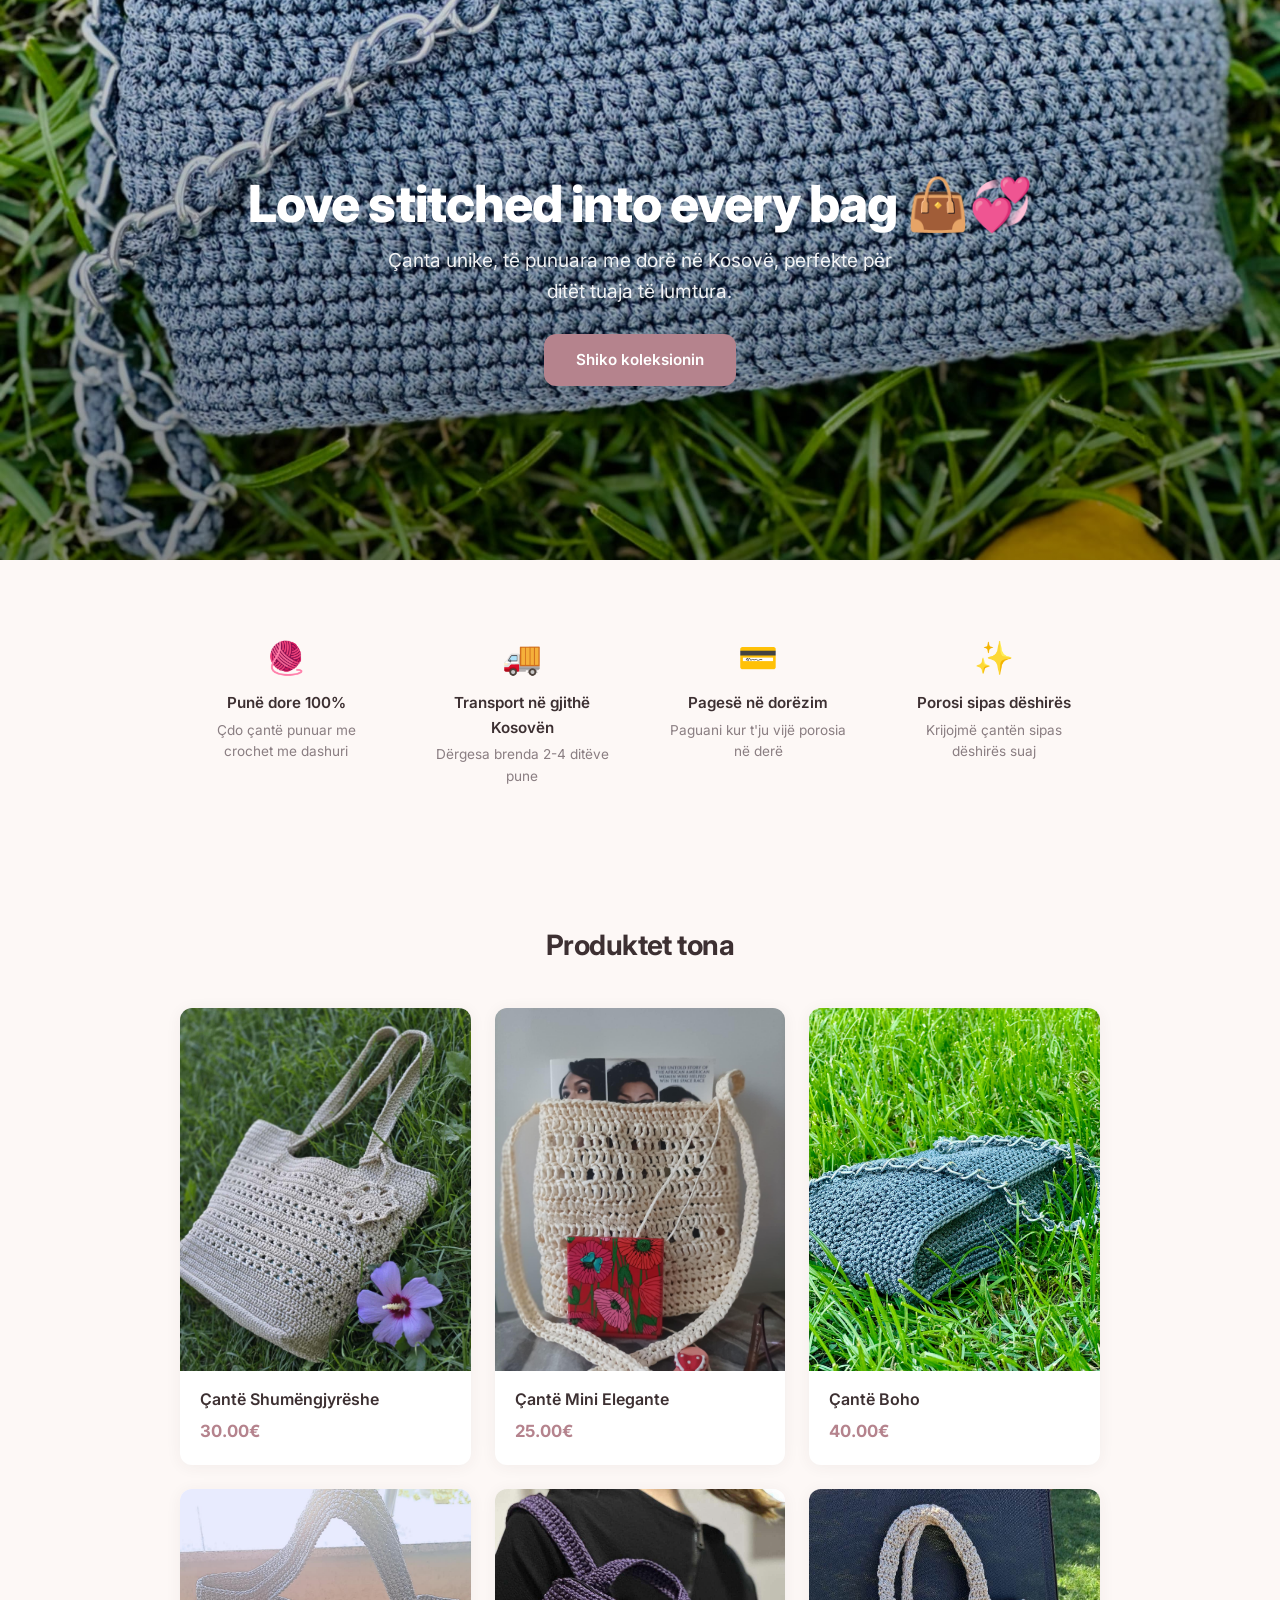
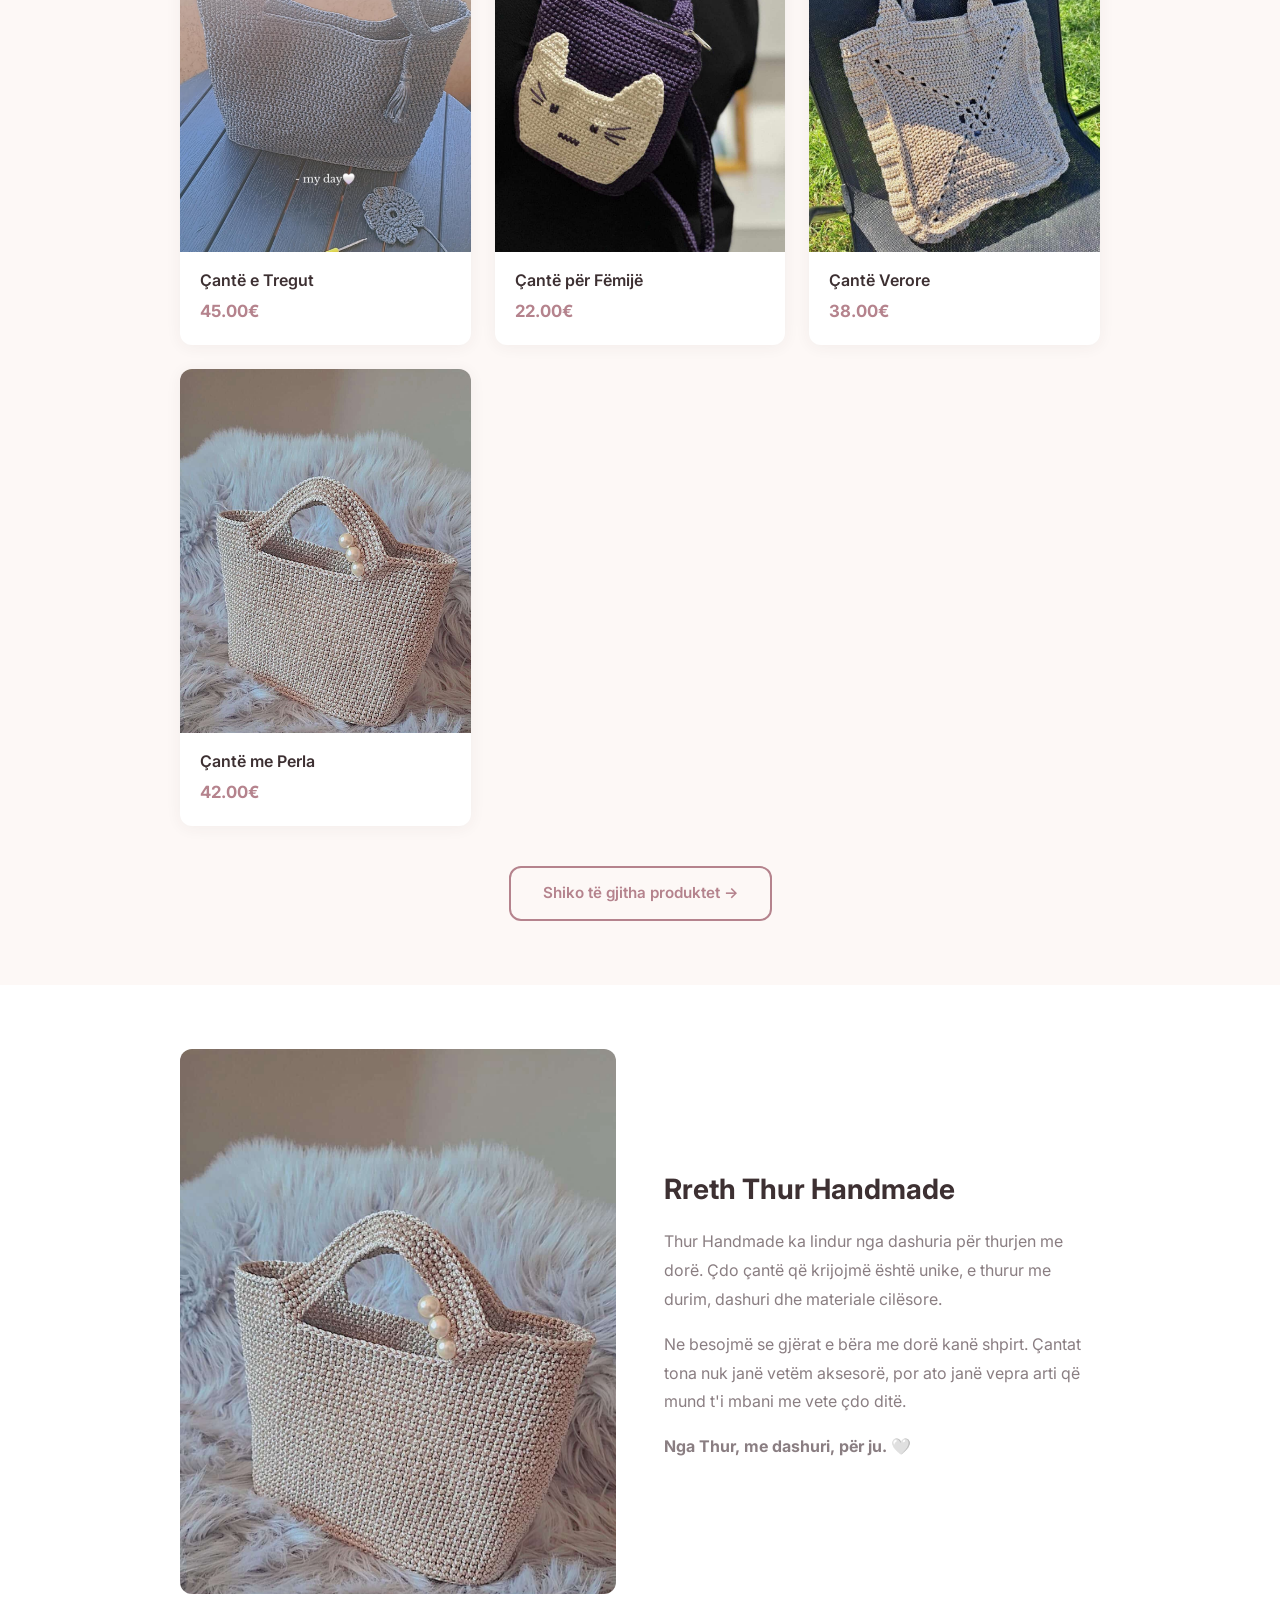
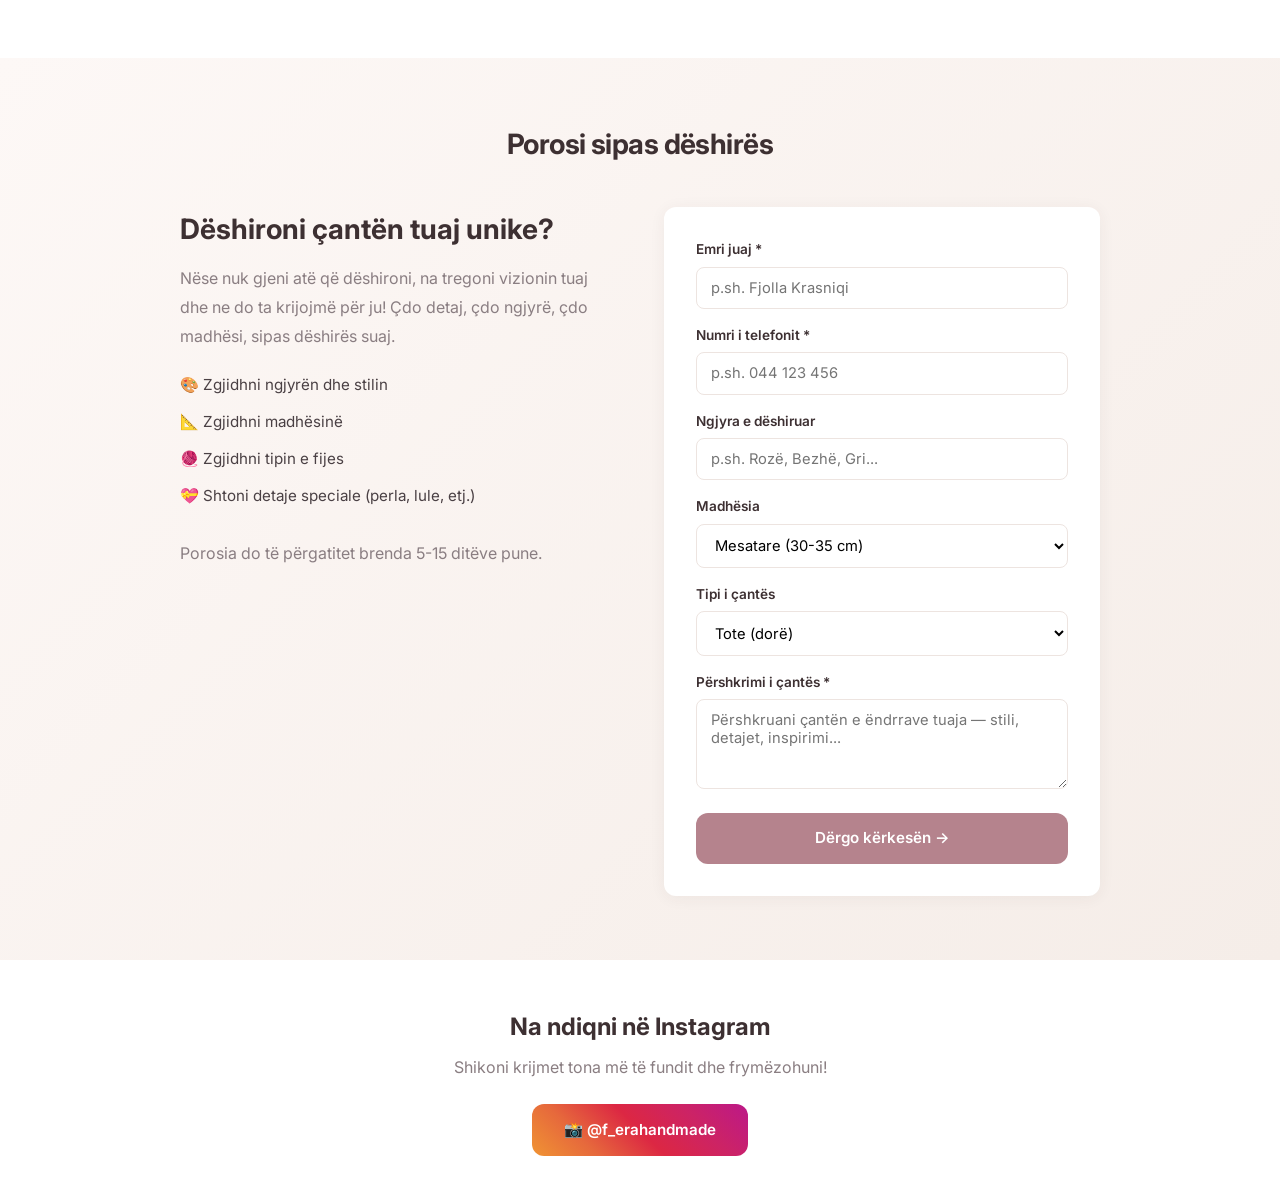
==== commit 74b1206f: "hur handmade full website v2, updated header and footer" ====
--- a/index.html
+++ b/index.html
@@ -12,40 +12,14 @@
 </head>
 <body data-page="home">
 
-  <!-- Shiriti i njoftimit -->
-  <div class="announce-bar">🚚 Transport falas për porosi mbi 50€ në gjithë Kosovën</div>
-
-  <!-- Navigimi -->
-  <nav class="navbar">
-    <div class="container">
-      <a href="index.html" class="nav-logo">Thur<small>Handmade</small></a>
-      <div class="nav-links">
-        <a href="index.html" class="active">Ballina</a>
-        <a href="dyqani.html">Dyqani</a>
-        <a href="#story">Rreth nesh</a>
-        <a href="#custom-order">Porosi sipas dëshirës</a>
-        <a href="#footer-contact">Kontakt</a>
-        <a href="shporta.html" class="cart-link">
-          <span class="cart-icon">🛒</span>
-          Shporta
-          <span class="cart-badge">0</span>
-        </a>
-      </div>
-      <a href="shporta.html" class="mobile-cart" aria-label="Shporta">
-        🛒<span class="cart-badge">0</span>
-      </a>
-      <button class="menu-toggle" aria-label="Menu">
-        <span></span><span></span><span></span>
-      </button>
-    </div>
-  </nav>
+  <div id="site-header"></div>
 
   <!-- Hero -->
   <section class="hero">
     <img src="img/bag3-5.jpeg" alt="Koleksioni Thur Handmade" class="hero-bg">
     <div class="hero-content">
       <h1>Love stitched into every bag 👜💞</h1>
-      <p>Çanta unike, të punuara me dorë në Kosovë — perfekte për ditët tuaja të lumtura.</p>
+      <p>Çanta unike, të punuara me dorë në Kosovë, perfekte për ditët tuaja të lumtura.</p>
       <a href="dyqani.html" class="btn btn-primary">Shiko koleksionin</a>
     </div>
   </section>
@@ -94,9 +68,9 @@
         <img src="img/bag8-1.jpeg" alt="Punë dore Thur Handmade" loading="lazy">
         <div class="story-text">
           <h2>Rreth Thur Handmade</h2>
-          <p>Thur Handmade ka lindur nga dashuria për punën e dorës — crochet. Çdo çantë që krijojmë është unike, e thurur me durim, dashuri dhe materiale cilësore.</p>
-          <p>Ne besojmë se gjërat e bëra me dorë kanë shpirt. Çantat tona nuk janë vetëm aksesorë — ato janë vepra arti që mund t'i mbani me vete çdo ditë.</p>
-          <p><strong>Nga Kosova, me dashuri, për ju. 🤍</strong></p>
+          <p>Thur Handmade ka lindur nga dashuria për thurjen me dorë. Çdo çantë që krijojmë është unike, e thurur me durim, dashuri dhe materiale cilësore.</p>
+          <p>Ne besojmë se gjërat e bëra me dorë kanë shpirt. Çantat tona nuk janë vetëm aksesorë, por ato janë vepra arti që mund t'i mbani me vete çdo ditë.</p>
+          <p><strong>Nga Thur, me dashuri, për ju. 🤍</strong></p>
         </div>
       </div>
     </div>
@@ -109,14 +83,14 @@
       <div class="custom-order-inner">
         <div class="custom-order-text">
           <h2>Dëshironi çantën tuaj unike?</h2>
-          <p>Nëse nuk gjeni atë që dëshironi, na tregoni vizionin tuaj dhe ne do ta krijojmë për ju! Çdo detaj, çdo ngjyrë, çdo madhësi — sipas dëshirës suaj.</p>
+          <p>Nëse nuk gjeni atë që dëshironi, na tregoni vizionin tuaj dhe ne do ta krijojmë për ju! Çdo detaj, çdo ngjyrë, çdo madhësi, sipas dëshirës suaj.</p>
           <ul>
             <li>🎨 Zgjidhni ngjyrën dhe stilin</li>
             <li>📐 Zgjidhni madhësinë</li>
             <li>🧶 Zgjidhni tipin e fijes</li>
             <li>💝 Shtoni detaje speciale (perla, lule, etj.)</li>
           </ul>
-          <p>Porosia do të përgatitet brenda 5-10 ditëve pune.</p>
+          <p>Porosia do të përgatitet brenda 5-15 ditëve pune.</p>
         </div>
         <div class="custom-order-form" id="custom-form-wrap">
           <form id="custom-order-form">
@@ -176,41 +150,10 @@
     </div>
   </section>
 
-  <!-- Footer -->
-  <footer class="site-footer" id="footer-contact">
-    <div class="container">
-      <div class="footer-grid">
-        <div class="footer-col">
-          <h3>Thur Handmade</h3>
-          <p>Love stitched into every bag 👜💞</p>
-          <p>Çanta të punuara me dorë, të krijuara me dashuri në Kosovë.</p>
-        </div>
-        <div class="footer-col">
-          <h3>Dyqani</h3>
-          <a href="dyqani.html">Të gjitha çantat</a>
-          <a href="shporta.html">Shporta</a>
-          <a href="#custom-order">Porosi sipas dëshirës</a>
-        </div>
-        <div class="footer-col">
-          <h3>Kontakt</h3>
-          <a href="mailto:info@thurhandmade.com">info@thurhandmade.com</a>
-          <a href="https://instagram.com/f_erahandmade" target="_blank" rel="noopener">📸 @f_erahandmade</a>
-          <a href="tel:+38344123456">+383 44 123 456</a>
-        </div>
-        <div class="footer-col">
-          <h3>Informata</h3>
-          <p>Prishtinë, Kosovë</p>
-          <p>Transport në gjithë Kosovën</p>
-          <p>Pagesë në dorëzim ose transfer</p>
-        </div>
-      </div>
-      <div class="footer-bottom">
-        <p>&copy; 2025 Thur Handmade. Të gjitha të drejtat e rezervuara.</p>
-      </div>
-    </div>
-  </footer>
+  <div id="site-footer"></div>
 
   <script src="js/data.js"></script>
+  <script src="js/components.js"></script>
   <script src="js/app.js"></script>
 </body>
 </html>
--- a/css/style.css
+++ b/css/style.css
@@ -21,6 +21,7 @@
   --font: 'Inter', -apple-system, BlinkMacSystemFont, 'Segoe UI', Roboto, sans-serif;
   --max-w: 960px;
   --nav-h: 64px;
+  --announce-h: 32px;
 }
 
 /* ── Reset ─────────────────────────────────────────── */
@@ -77,7 +78,7 @@
 
 /* ── Navbar ────────────────────────────────────────── */
 .navbar {
-  position: sticky; top: 0; z-index: 100;
+  position: sticky; top: var(--announce-h); z-index: 100;
   background: var(--clr-white);
   border-bottom: 1px solid var(--clr-border);
   height: var(--nav-h);
@@ -691,7 +692,7 @@
   .mobile-cart { display: flex; align-items: center; }
   .nav-links .cart-link { /* still show in expanded menu */ }
   .nav-links {
-    position: fixed; top: var(--nav-h); left: 0; right: 0;
+    position: fixed; top: calc(var(--announce-h) + var(--nav-h)); left: 0; right: 0;
     background: var(--clr-white);
     flex-direction: column;
     align-items: stretch;
@@ -702,7 +703,7 @@
     border-bottom: 1px solid var(--clr-border);
     box-shadow: 0 4px 12px rgba(0,0,0,.08);
   }
-  .nav-links.open { max-height: 320px; }
+  .nav-links.open { max-height: 420px; }
   .nav-links a {
     padding: 1rem 1.5rem;
     border-bottom: 1px solid var(--clr-border);
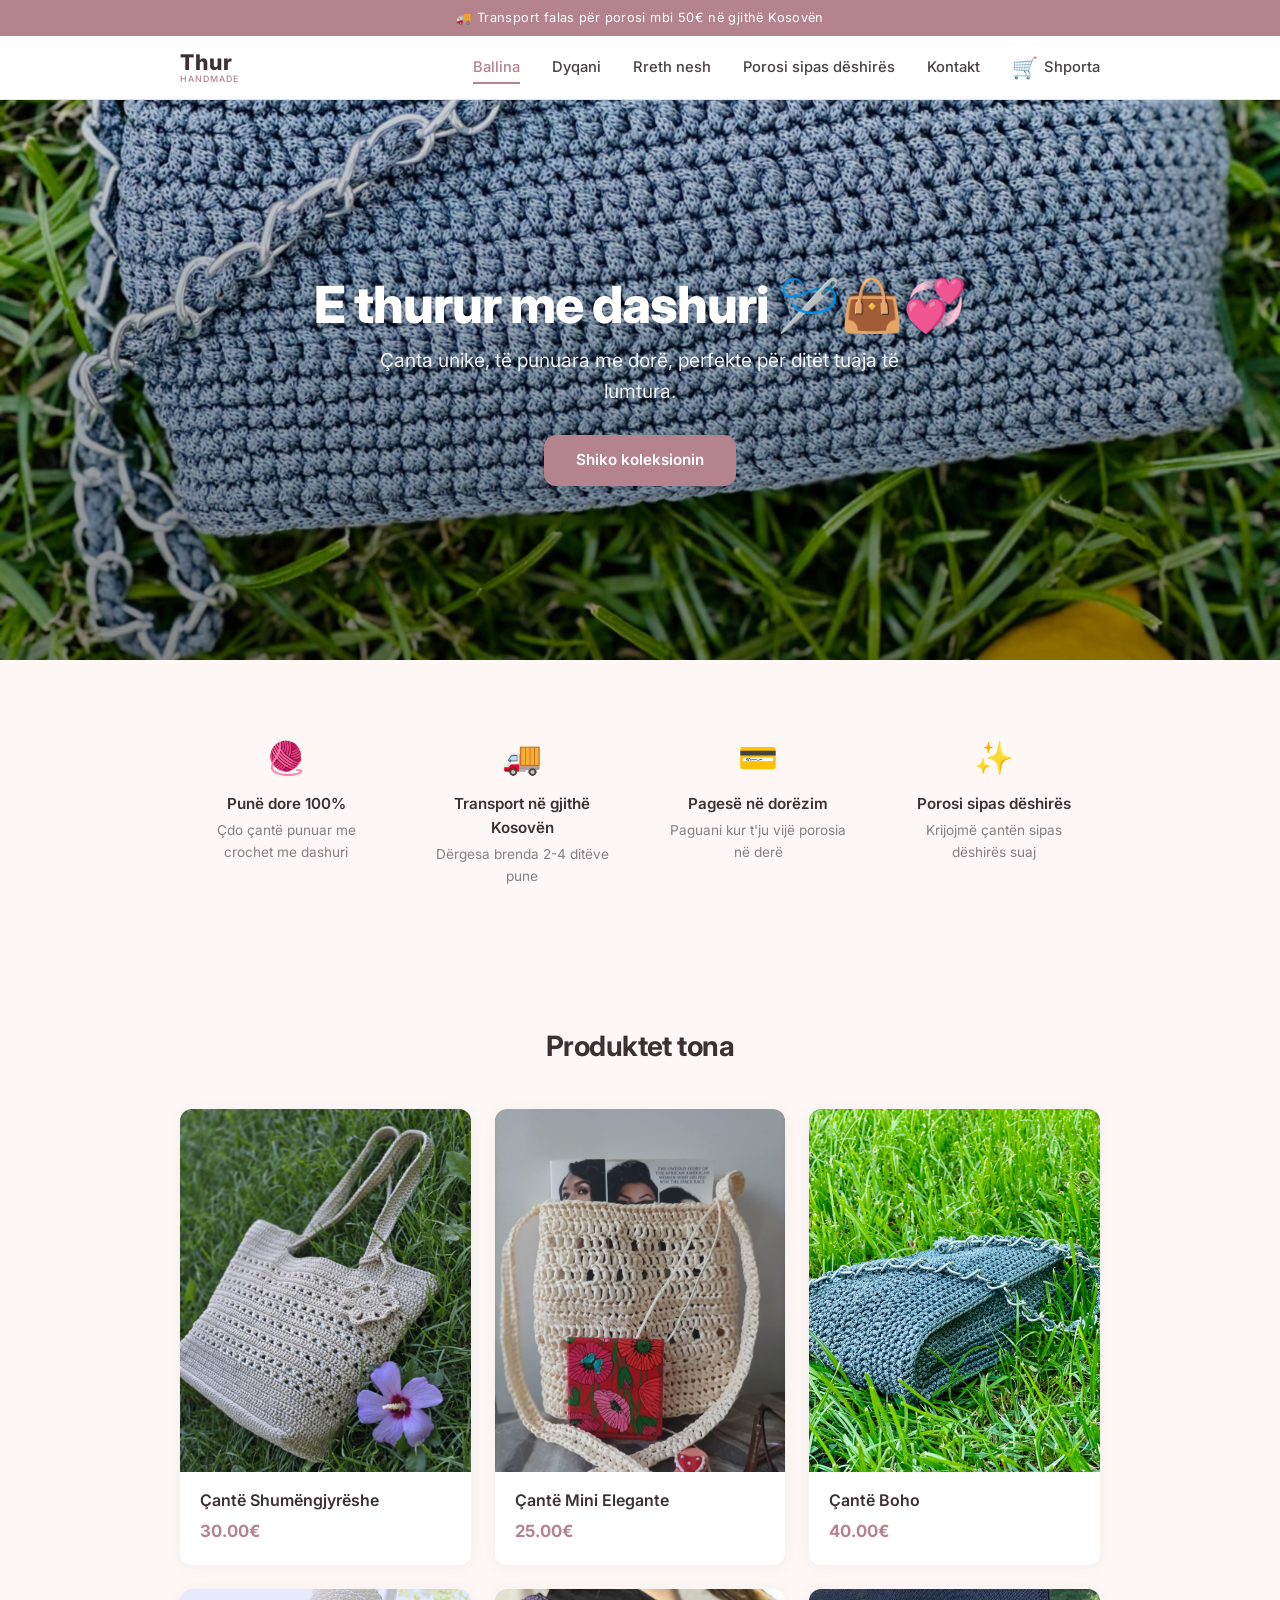
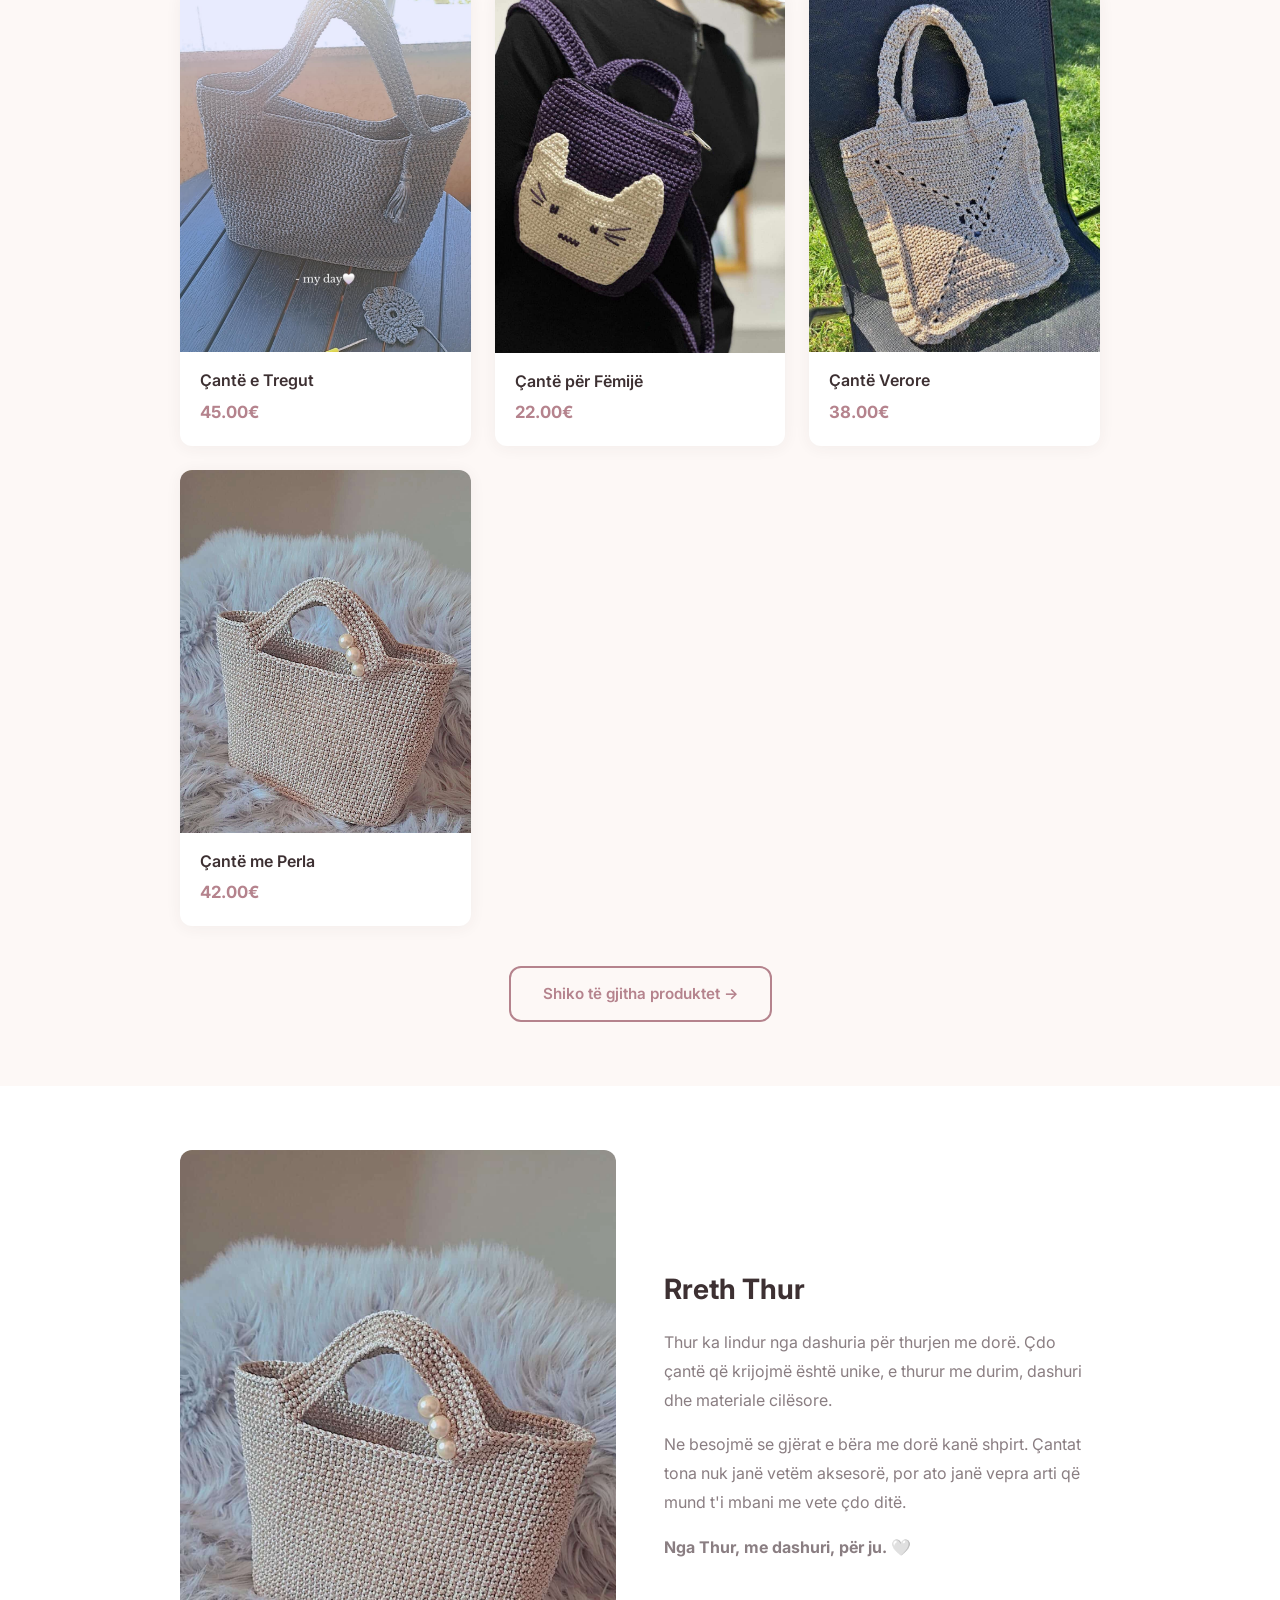
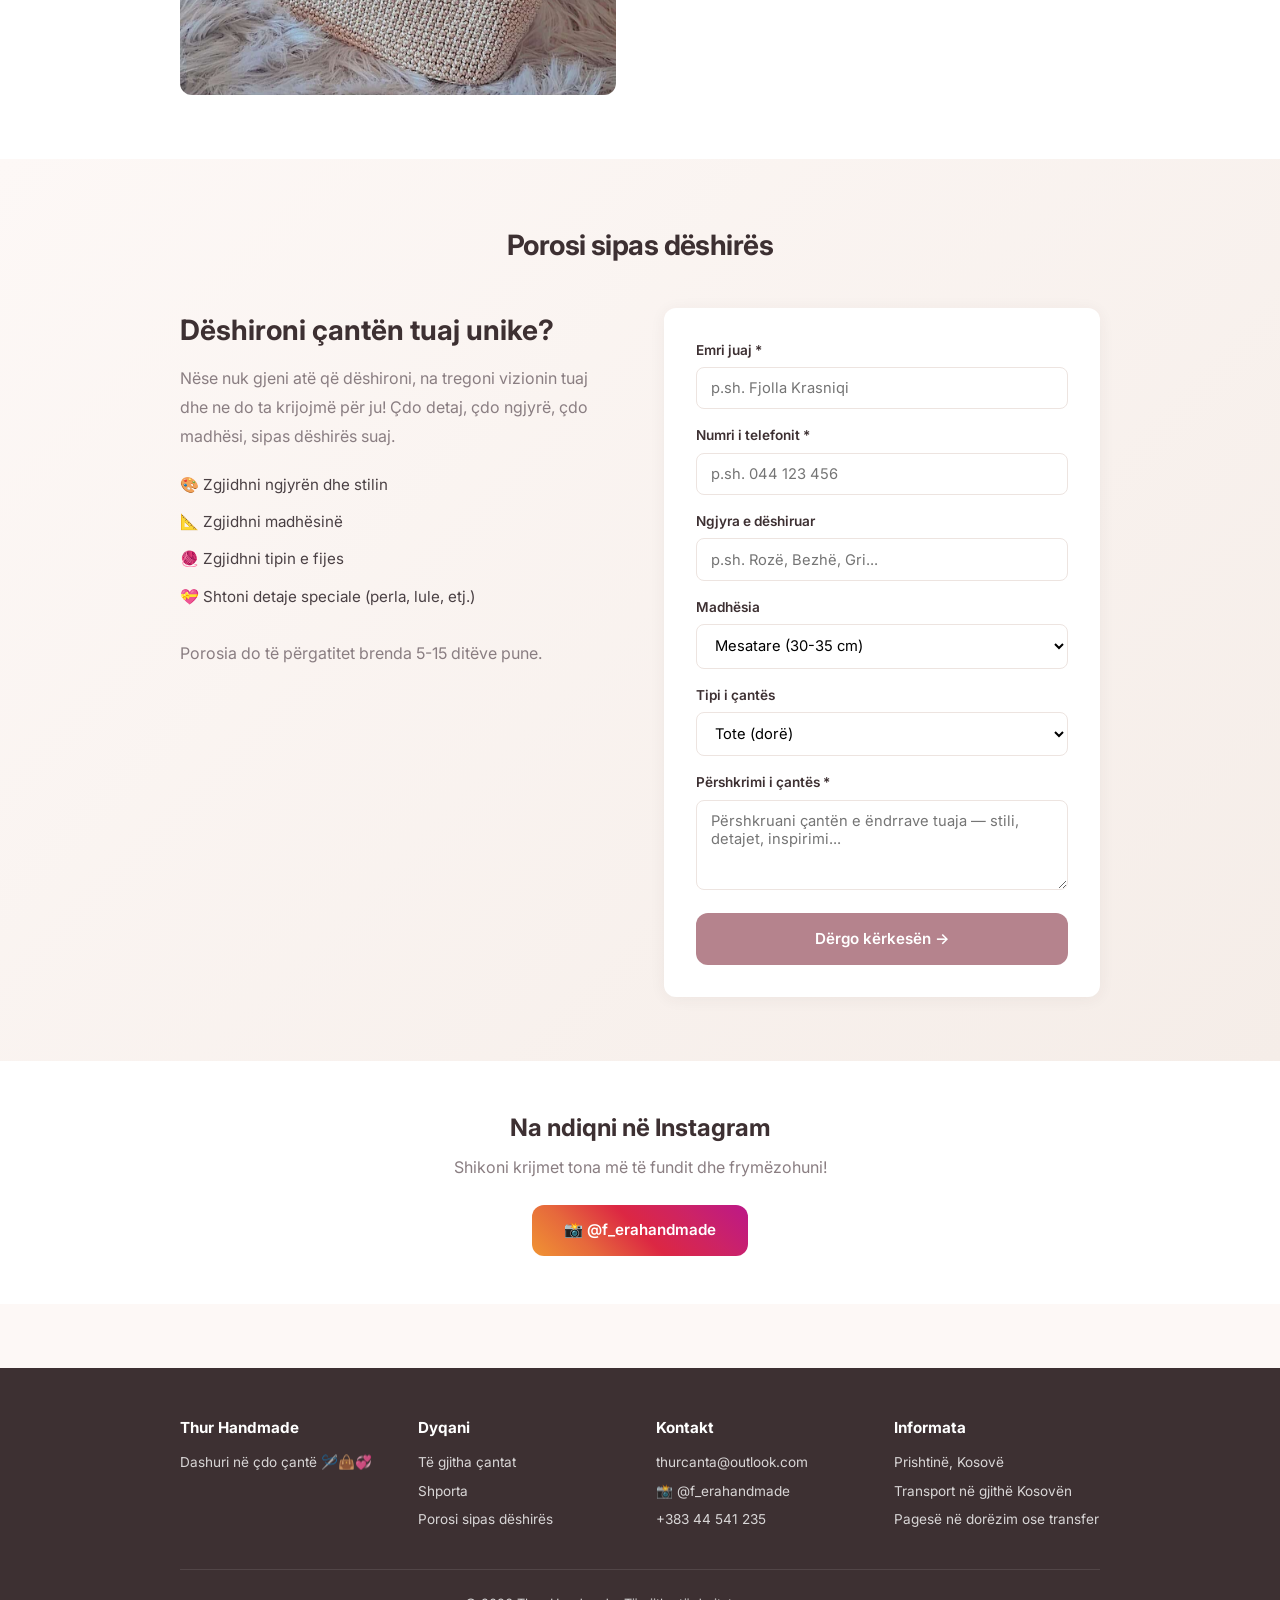
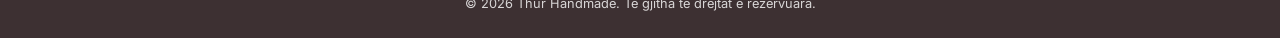
==== commit 7a058646: "updated few info in the header and footer" ====
--- a/index.html
+++ b/index.html
@@ -3,8 +3,8 @@
 <head>
   <meta charset="UTF-8">
   <meta name="viewport" content="width=device-width, initial-scale=1.0">
-  <title>Thur Handmade – Çanta të punuara me dorë</title>
-  <meta name="description" content="Love stitched into every bag 👜💞 Çanta të punuara me dorë (crochet), të krijuara me dashuri në Kosovë. Blini online me transport në gjithë Kosovën.">
+  <title>Thur - Çanta të punuara me dorë</title>
+  <meta name="description" content="Dashuri në çdo çantë 🪡👜💞 Çanta të punuara me dorë, të krijuara me dashuri në Kosovë. Blini online me transport në gjithë Kosovën.">
   <link rel="preconnect" href="https://fonts.googleapis.com">
   <link rel="preconnect" href="https://fonts.gstatic.com" crossorigin>
   <link href="https://fonts.googleapis.com/css2?family=Inter:wght@400;500;600;700;800&display=swap" rel="stylesheet">
@@ -16,10 +16,11 @@
 
   <!-- Hero -->
   <section class="hero">
-    <img src="img/bag3-5.jpeg" alt="Koleksioni Thur Handmade" class="hero-bg">
+    <img src="img/bag3-5.jpeg" alt="Koleksioni Thur" class="hero-bg">
     <div class="hero-content">
-      <h1>Love stitched into every bag 👜💞</h1>
-      <p>Çanta unike, të punuara me dorë në Kosovë, perfekte për ditët tuaja të lumtura.</p>
+      <!-- <h1>Love stitched into every bag 👜💞</h1> -->
+      <h1>E thurur me dashuri 🪡👜💞</h1>
+      <p>Çanta unike, të punuara me dorë, perfekte për ditët tuaja të lumtura.</p>
       <a href="dyqani.html" class="btn btn-primary">Shiko koleksionin</a>
     </div>
   </section>
@@ -56,7 +57,7 @@
       <h2 class="section-title">Produktet tona</h2>
       <div class="product-grid" id="featured-products"></div>
       <div style="text-align:center; margin-top:2.5rem;">
-        <a href="dyqani.html" class="btn btn-outline">Shiko të gjitha produktet →</a>
+        <a href="dyqani.html" class="btn btn-outline">Shiko të gjitha produktet -></a>
       </div>
     </div>
   </section>
@@ -65,10 +66,10 @@
   <section class="story-section" id="story">
     <div class="container">
       <div class="story-grid">
-        <img src="img/bag8-1.jpeg" alt="Punë dore Thur Handmade" loading="lazy">
+        <img src="img/bag8-1.jpeg" alt="Punë dore Thur" loading="lazy">
         <div class="story-text">
-          <h2>Rreth Thur Handmade</h2>
-          <p>Thur Handmade ka lindur nga dashuria për thurjen me dorë. Çdo çantë që krijojmë është unike, e thurur me durim, dashuri dhe materiale cilësore.</p>
+          <h2>Rreth Thur</h2>
+          <p>Thur ka lindur nga dashuria për thurjen me dorë. Çdo çantë që krijojmë është unike, e thurur me durim, dashuri dhe materiale cilësore.</p>
           <p>Ne besojmë se gjërat e bëra me dorë kanë shpirt. Çantat tona nuk janë vetëm aksesorë, por ato janë vepra arti që mund t'i mbani me vete çdo ditë.</p>
           <p><strong>Nga Thur, me dashuri, për ju. 🤍</strong></p>
         </div>
@@ -129,7 +130,7 @@
               <label for="co-details">Përshkrimi i çantës *</label>
               <textarea id="co-details" name="details" required placeholder="Përshkruani çantën e ëndrrave tuaja — stili, detajet, inspirimi..."></textarea>
             </div>
-            <button type="submit" class="btn btn-primary" style="width:100%">Dërgo kërkesën →</button>
+            <button type="submit" class="btn btn-primary" style="width:100%">Dërgo kërkesën -></button>
           </form>
           <div class="custom-order-success" id="co-success">
             <div class="conf-icon">✓</div>
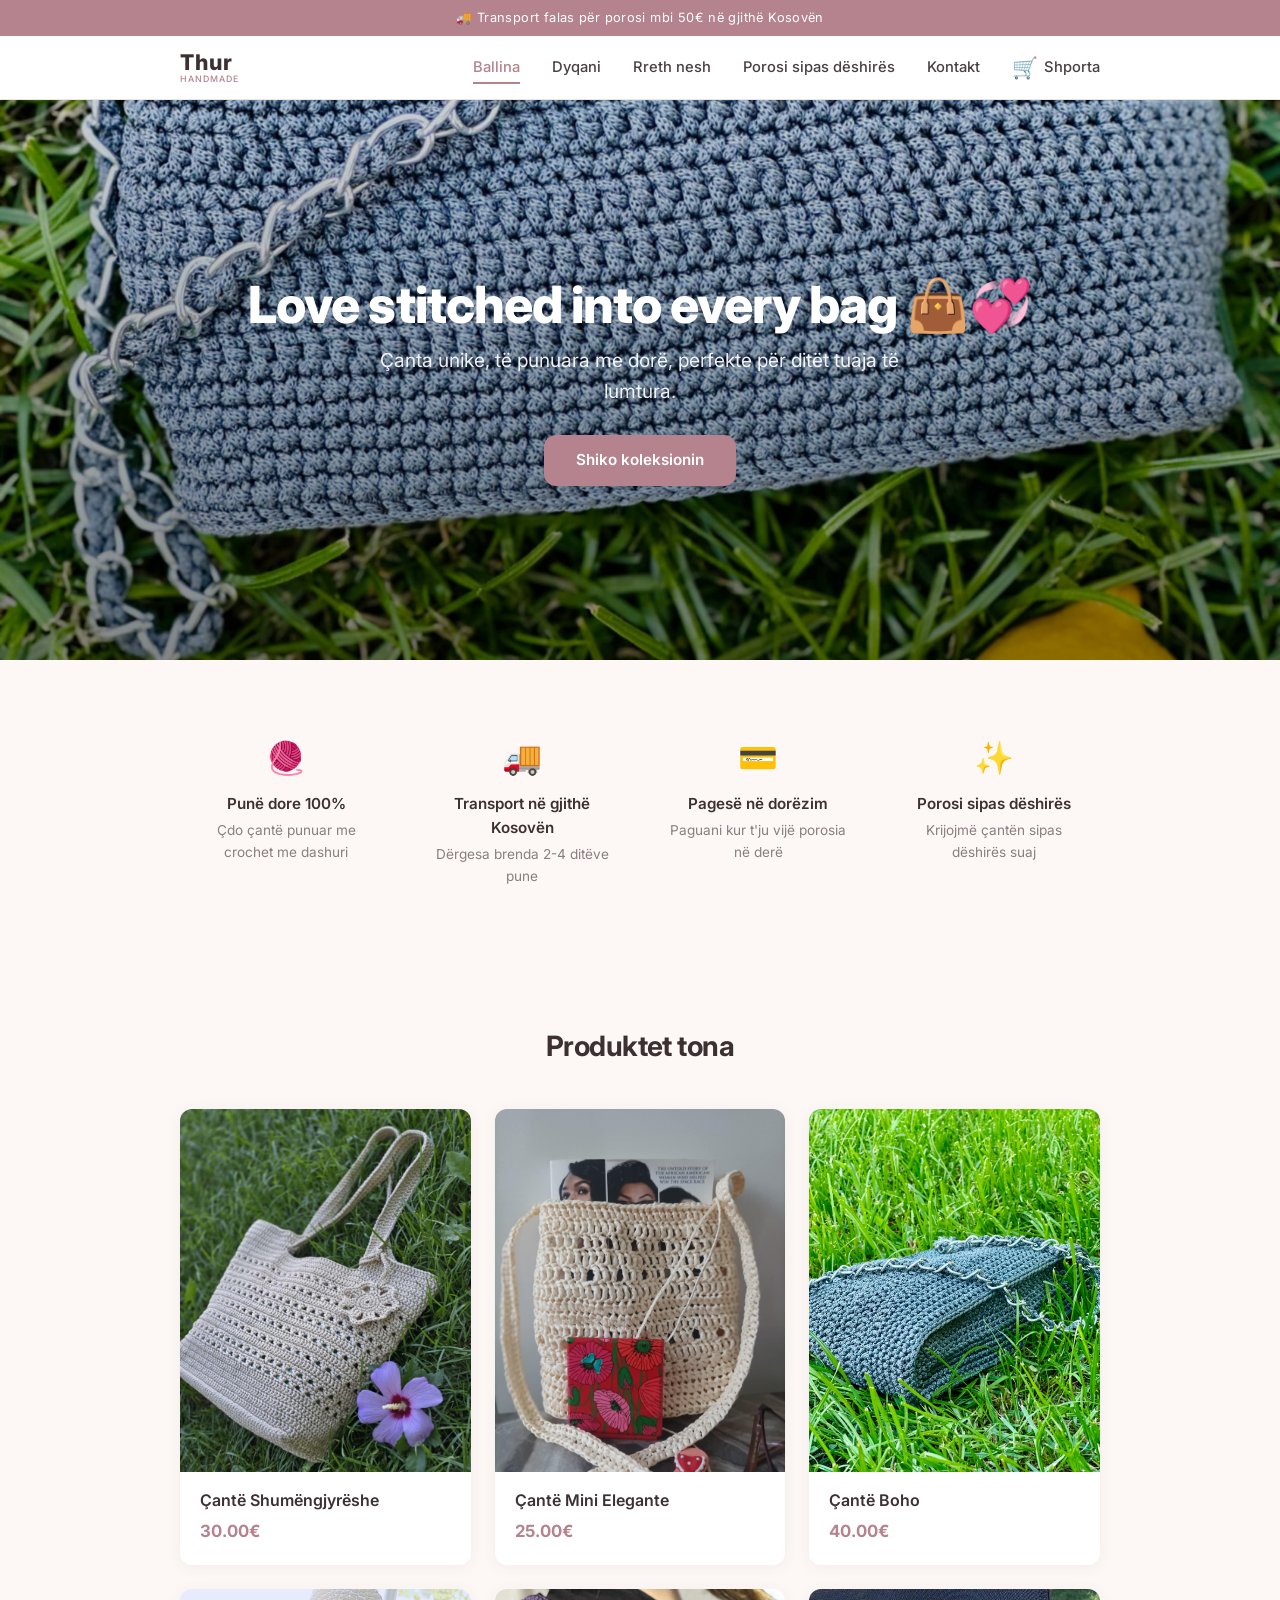
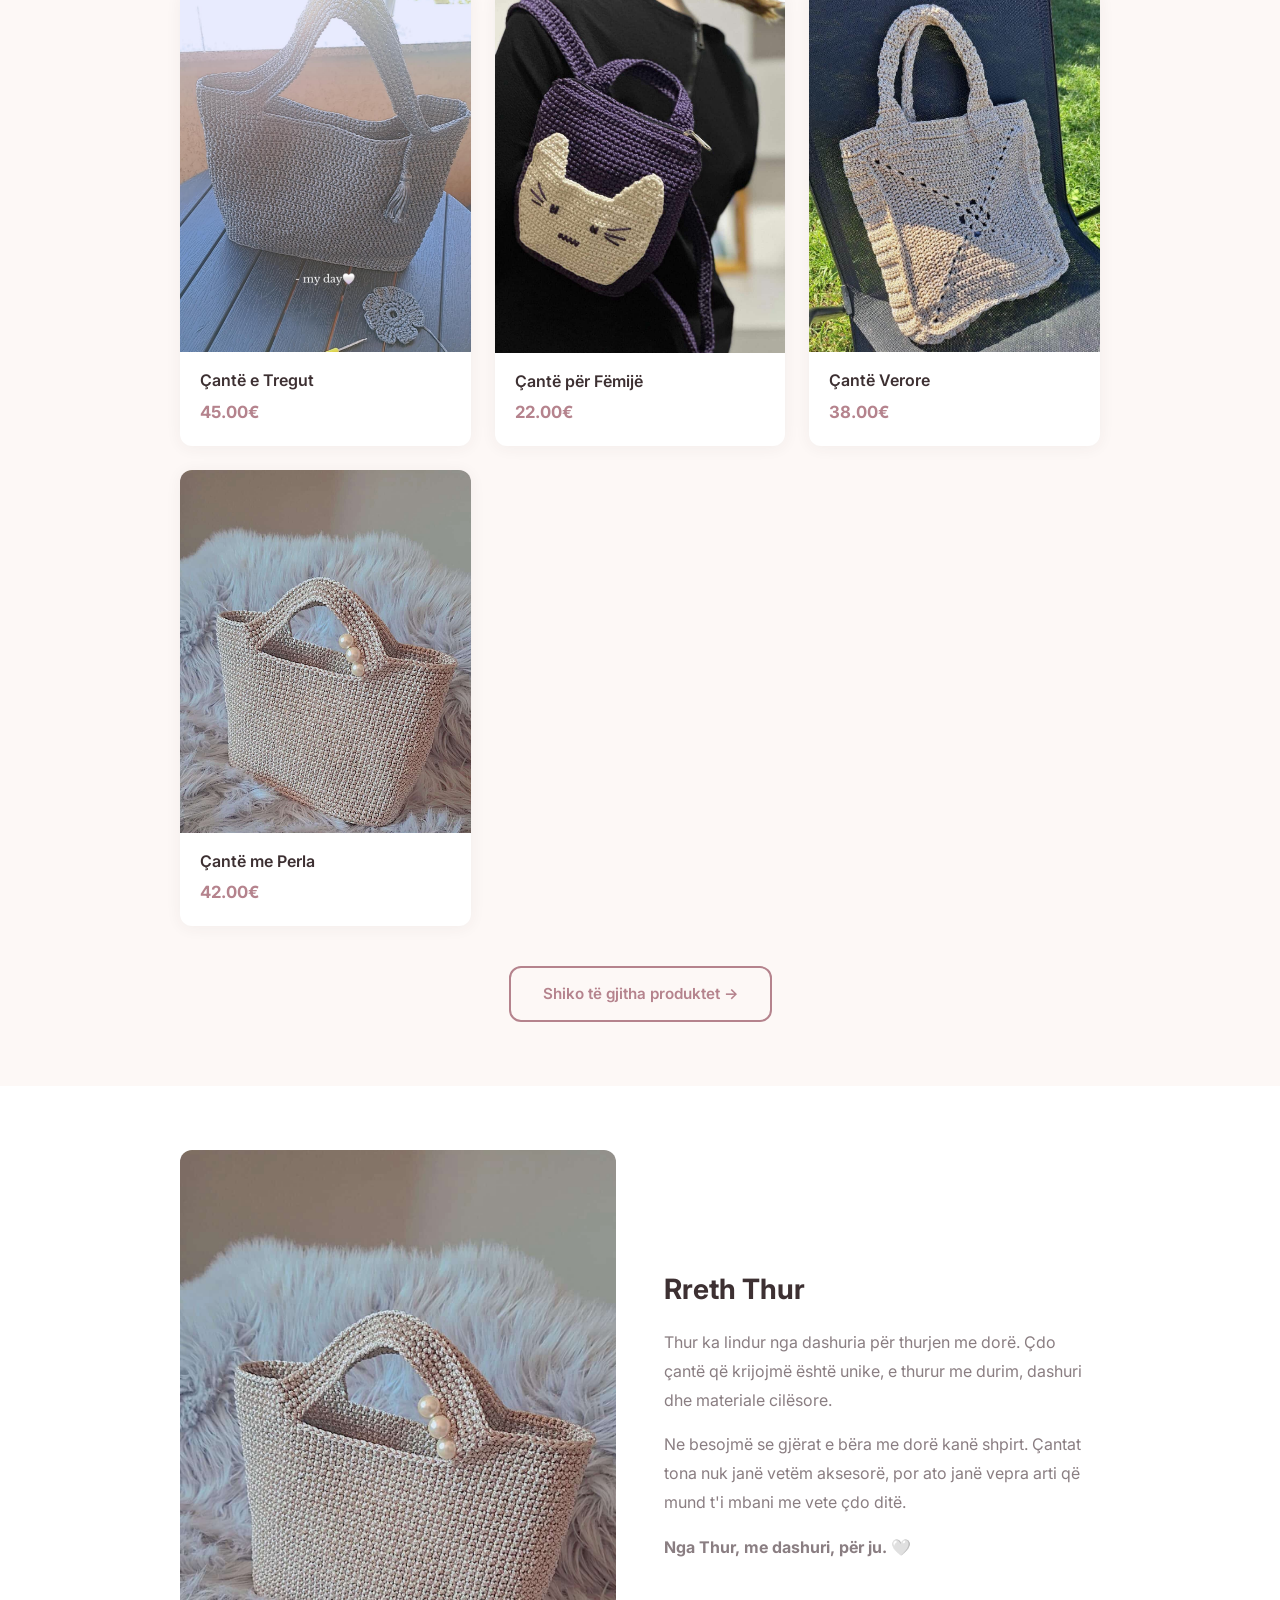
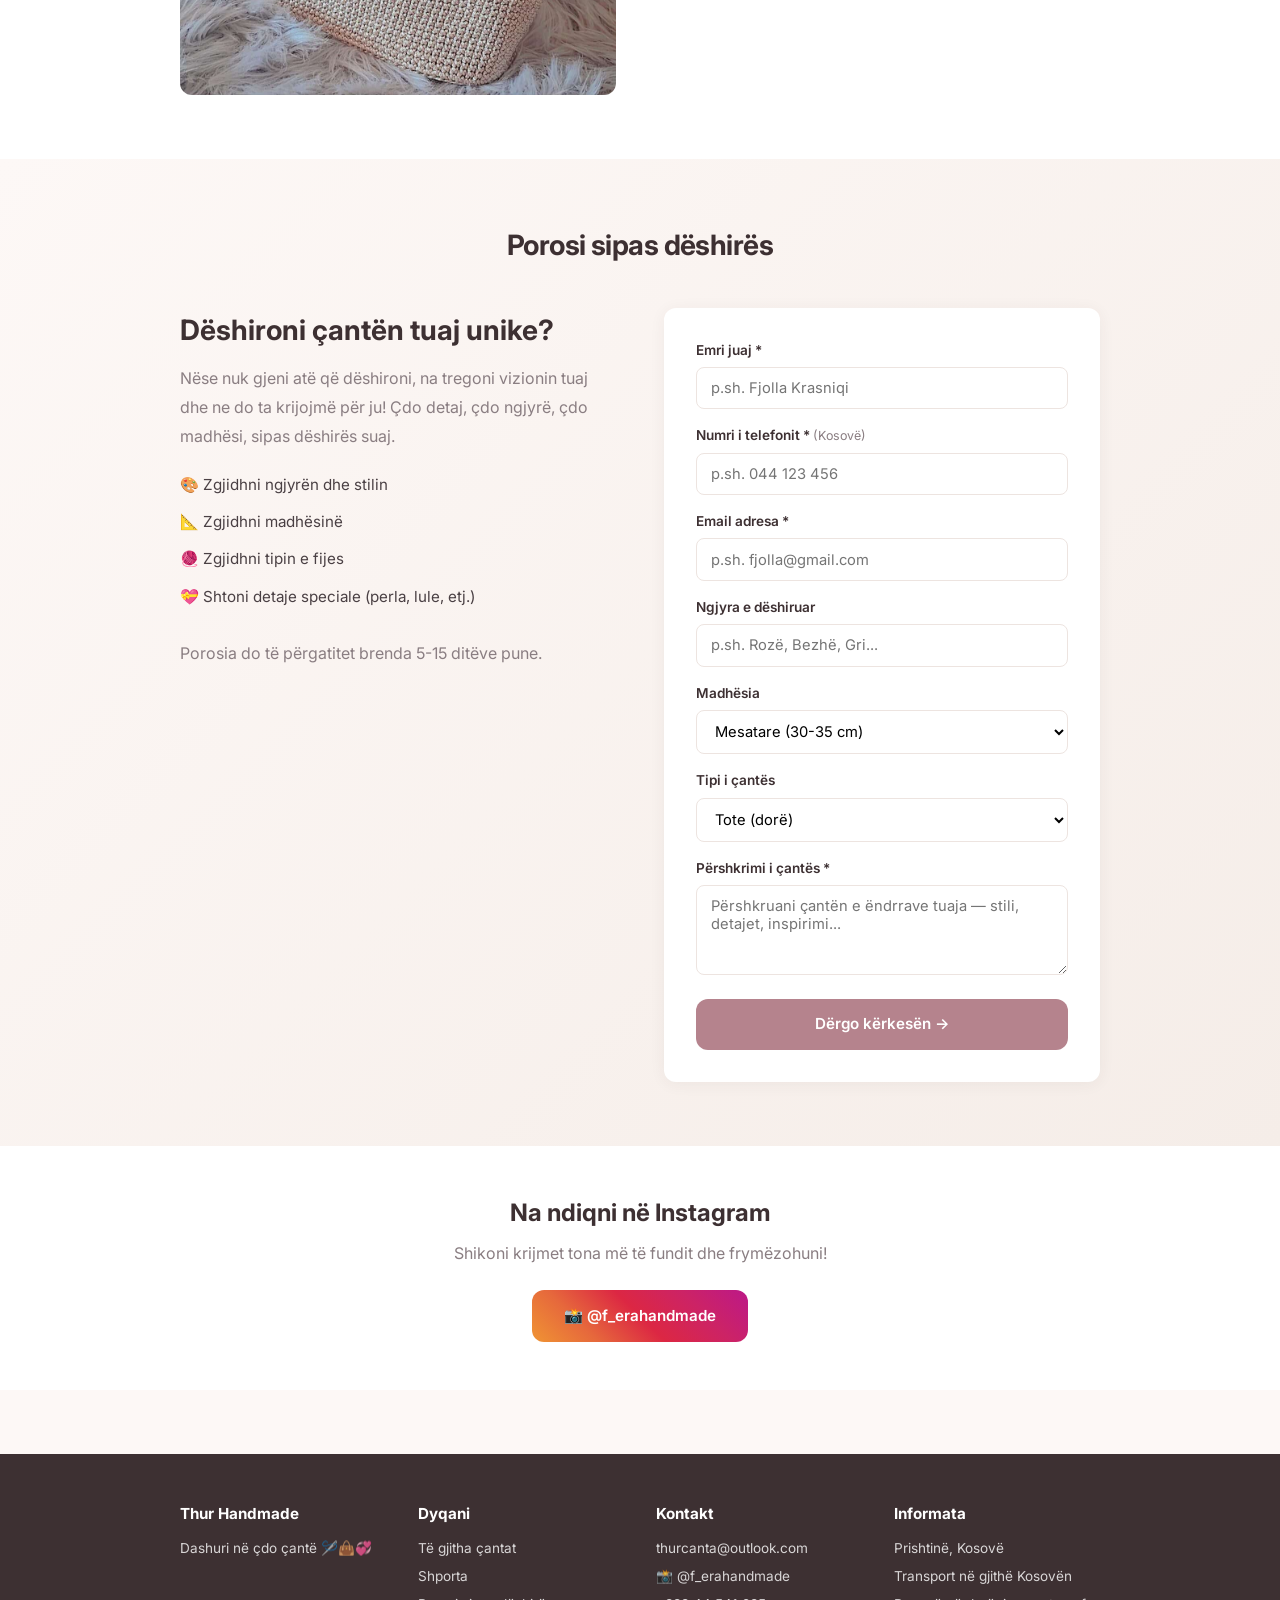
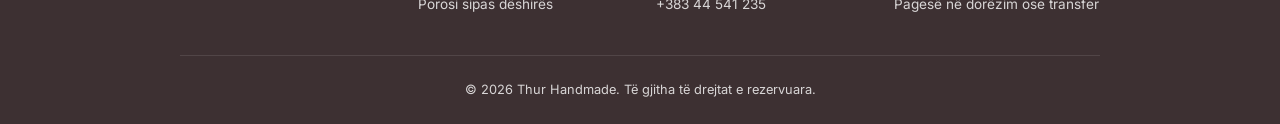
==== commit 363f70eb: "updated few info in the header and footer" ====
--- a/index.html
+++ b/index.html
@@ -18,8 +18,8 @@
   <section class="hero">
     <img src="img/bag3-5.jpeg" alt="Koleksioni Thur" class="hero-bg">
     <div class="hero-content">
-      <!-- <h1>Love stitched into every bag 👜💞</h1> -->
-      <h1>E thurur me dashuri 🪡👜💞</h1>
+      <h1>Love stitched into every bag 👜💞</h1> 
+      <!-- <h1>E thurur me dashuri 🪡👜💞</h1>-->
       <p>Çanta unike, të punuara me dorë, perfekte për ditët tuaja të lumtura.</p>
       <a href="dyqani.html" class="btn btn-primary">Shiko koleksionin</a>
     </div>
@@ -100,8 +100,14 @@
               <input type="text" id="co-name" name="name" required placeholder="p.sh. Fjolla Krasniqi">
             </div>
             <div class="form-group">
-              <label for="co-phone">Numri i telefonit *</label>
+              <label for="co-phone">Numri i telefonit * <small>(Kosovë)</small></label>
               <input type="tel" id="co-phone" name="phone" required placeholder="p.sh. 044 123 456">
+              <span class="field-error" id="co-phone-error"></span>
+            </div>
+            <div class="form-group">
+              <label for="co-email">Email adresa *</label>
+              <input type="email" id="co-email" name="email" required placeholder="p.sh. fjolla@gmail.com">
+              <span class="field-error" id="co-email-error"></span>
             </div>
             <div class="form-group">
               <label for="co-color">Ngjyra e dëshiruar</label>
--- a/css/style.css
+++ b/css/style.css
@@ -427,6 +427,21 @@
 .form-group textarea:focus {
   outline: none;
   border-color: var(--clr-primary);
+}
+.form-group input.invalid,
+.form-group textarea.invalid {
+  border-color: #c0392b;
+}
+.field-error {
+  display: none;
+  font-size: .8rem;
+  color: #c0392b;
+  margin-top: .3rem;
+}
+.form-group label small {
+  font-weight: 400;
+  color: var(--clr-text-light);
+  font-size: .78rem;
 }
 .form-group textarea { resize: vertical; min-height: 80px; }
 
